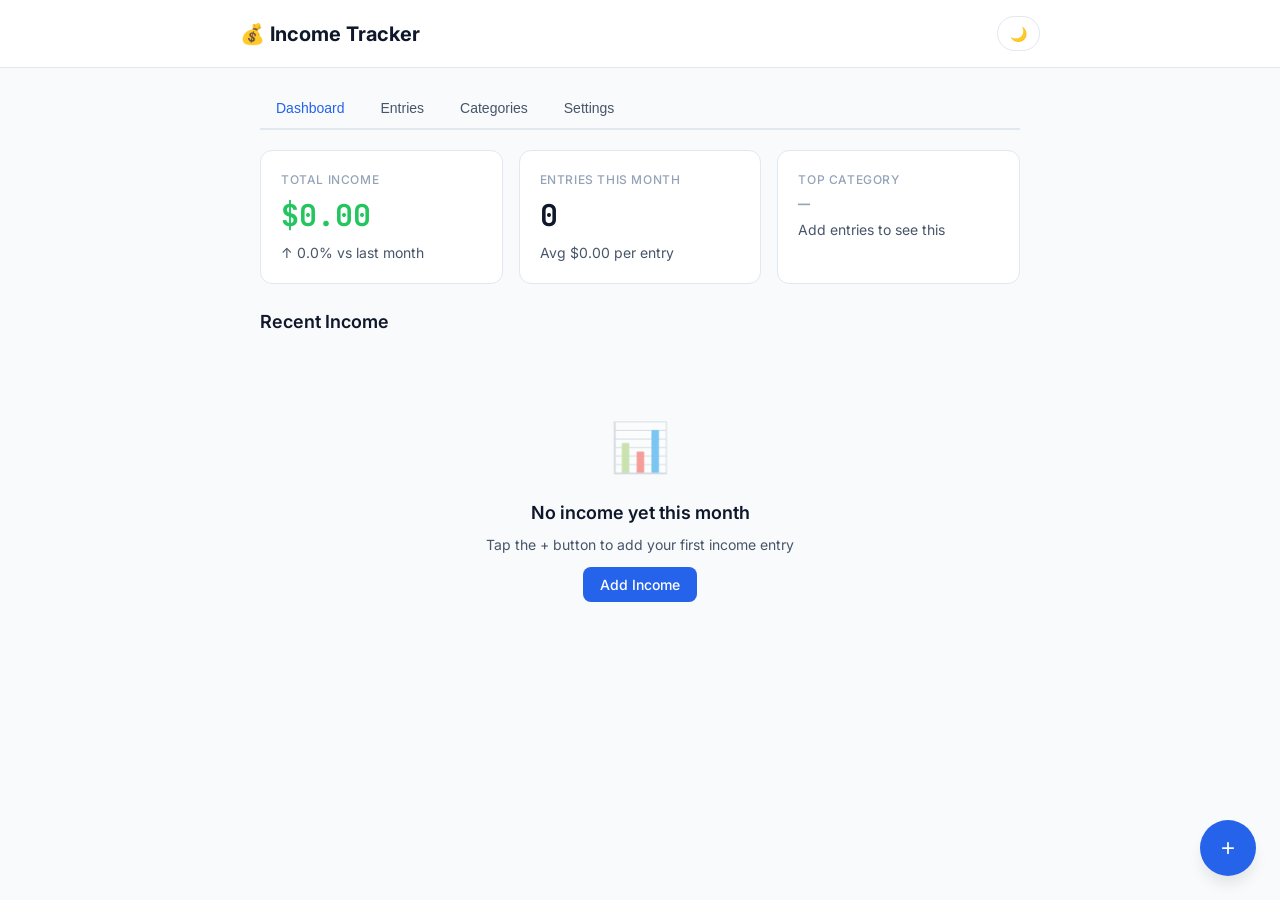
==== index.html @ 6e19dafc "Phase A: freeze design tokens, fix dark override + missing vars, clarify pink as custom accent, remo" ====
<!DOCTYPE html>
<html lang="en">
<head>
  <meta charset="UTF-8">
  <meta name="viewport" content="width=device-width, initial-scale=1.0">
  <meta name="theme-color" content="#3B82F6">
  <title>Income Tracker</title>
  <link rel="preconnect" href="https://fonts.googleapis.com">
  <link rel="preconnect" href="https://fonts.gstatic.com" crossorigin>
  <link href="https://fonts.googleapis.com/css2?family=Inter:wght@400;500;600;700&family=JetBrains+Mono:wght@400;500&display=swap" rel="stylesheet">
  <style>
    /* === DESIGN TOKENS === */
    :root {
      --color-primary-50: #EFF6FF;
      --color-primary-100: #DBEAFE;
      --color-primary-200: #BFDBFE;
      --color-primary-300: #93C5FD;
      --color-primary-400: #60A5FA;
      --color-primary-500: #3B82F6;
      --color-primary-600: #2563EB;
      --color-primary-700: #1D4ED8;
      --color-primary-800: #1E40AF;
      --color-primary-900: #1E3A8A;
      --color-primary-950: #172554;
      --color-success-50: #F0FDF4;
      --color-success-100: #DCFCE7;
      --color-success-200: #BBF7D0;
      --color-success-300: #86EFAC;
      --color-success-400: #4ADE80;
      --color-success-500: #22C55E;
      --color-success-600: #16A34A;
      --color-success-700: #15803D;
      --color-success-800: #166534;
      --color-success-900: #14532D;
      --color-warning-50: #FFFBEB;
      --color-warning-100: #FEF3C7;
      --color-warning-500: #F59E0B;
      --color-warning-600: #D97706;
      --color-error-500: #EF4444;
      --color-error-600: #DC2626;
      --color-pink-50: #FDF2F8;
      --color-pink-100: #FCE7F3;
      --color-pink-500: #EC4899;
      --color-pink-600: #DB2777;
      --color-pink-700: #BE185D;
      --color-cat-salary: #10B981;
      --color-cat-freelance: #3B82F6;
      --color-cat-investment: #8B5CF6;
      --color-cat-gift: #F59E0B;
      --color-cat-other: #6B7280;
      --color-cat-pink: #EC4899;
      --color-neutral-50: #F8FAFC;
      --color-neutral-100: #F1F5F9;
      --color-neutral-200: #E2E8F0;
      --color-neutral-300: #CBD5E1;
      --color-neutral-400: #94A3B8;
      --color-neutral-500: #64748B;
      --color-neutral-600: #475569;
      --color-neutral-700: #334155;
      --color-neutral-800: #1E293B;
      --color-neutral-900: #0F172A;
      --color-neutral-950: #020617;

      --bg-primary: var(--color-neutral-50);
      --bg-secondary: #FFFFFF;
      --bg-tertiary: var(--color-neutral-100);
      --text-primary: var(--color-neutral-900);
      --text-secondary: var(--color-neutral-600);
      --text-tertiary: var(--color-neutral-400);
      --text-inverse: #FFFFFF;
      --border-primary: var(--color-neutral-200);
      --border-focus: var(--color-primary-500);
      --shadow-sm: 0 1px 2px 0 rgb(0 0 0 / 0.05);
      --shadow-md: 0 4px 6px -1px rgb(0 0 0 / 0.1);
      --shadow-lg: 0 10px 15px -3px rgb(0 0 0 / 0.1);
      --radius-sm: 4px;
      --radius-md: 8px;
      --radius-lg: 12px;
      --radius-xl: 16px;
      --radius-full: 9999px;
      --shadow-xl: 0 20px 25px -5px rgb(0 0 0 / 0.1), 0 8px 10px -6px rgb(0 0 0 / 0.1);
      --color-focus-ring: var(--color-primary-500);
      --font-sans: 'Inter', system-ui, sans-serif;
      --font-mono: 'JetBrains Mono', monospace;
      --font-normal: 400;
      --font-medium: 500;
      --font-semibold: 600;
      --font-bold: 700;
      --leading-tight: 1.25;
      --leading-normal: 1.5;
      --space-1: 0.25rem;
      --space-2: 0.5rem;
      --space-3: 0.75rem;
      --space-4: 1rem;
      --space-5: 1.25rem;
      --space-6: 1.5rem;
      --space-8: 2rem;
      --space-10: 2.5rem;
      --space-12: 3rem;
      --space-16: 4rem;
      --text-xs: 0.75rem;
      --text-sm: 0.875rem;
      --text-base: 1rem;
      --text-lg: 1.125rem;
      --text-xl: 1.25rem;
      --text-2xl: 1.5rem;
      --text-3xl: 1.875rem;
      --text-4xl: 2.25rem;
    }

    @media (prefers-color-scheme: dark) {
      :root:not([data-theme="light"]) {
        --bg-primary: var(--color-neutral-950);
        --bg-secondary: var(--color-neutral-900);
        --bg-tertiary: var(--color-neutral-800);
        --text-primary: var(--color-neutral-50);
        --text-secondary: var(--color-neutral-400);
        --text-tertiary: var(--color-neutral-500);
        --text-inverse: var(--color-neutral-900);
        --border-primary: var(--color-neutral-700);
      }
    }

    :root[data-theme="light"] {
      --bg-primary: var(--color-neutral-50);
      --bg-secondary: #FFFFFF;
      --bg-tertiary: var(--color-neutral-100);
      --text-primary: var(--color-neutral-900);
      --text-secondary: var(--color-neutral-600);
      --text-tertiary: var(--color-neutral-400);
      --text-inverse: #FFFFFF;
      --border-primary: var(--color-neutral-200);
    }

    /* Explicit dark override — works regardless of OS preference (Phase A fix) */
    :root[data-theme="dark"] {
      --bg-primary: var(--color-neutral-950);
      --bg-secondary: var(--color-neutral-900);
      --bg-tertiary: var(--color-neutral-800);
      --text-primary: var(--color-neutral-50);
      --text-secondary: var(--color-neutral-400);
      --text-tertiary: var(--color-neutral-500);
      --text-inverse: var(--color-neutral-900);
      --border-primary: var(--color-neutral-700);
    }

    :focus-visible {
      outline: 2px solid var(--color-focus-ring);
      outline-offset: 2px;
    }

    @media (prefers-reduced-motion: reduce) {
      *, *::before, *::after {
        animation-duration: 0.01ms !important;
        transition-duration: 0.01ms !important;
      }
    }

    * { box-sizing: border-box; margin: 0; padding: 0; }
    html { font-size: 16px; -webkit-font-smoothing: antialiased; }
    body {
      font-family: var(--font-sans);
      font-size: var(--text-base);
      line-height: 1.5;
      color: var(--text-primary);
      background: var(--bg-primary);
      min-height: 100vh;
    }

    /* === LAYOUT === */
    .app-header {
      background: var(--bg-secondary);
      border-bottom: 1px solid var(--border-primary);
      padding: var(--space-4) var(--space-5);
      position: sticky;
      top: 0;
      z-index: 50;
    }
    .header-inner {
      max-width: 800px;
      margin: 0 auto;
      display: flex;
      align-items: center;
      justify-content: space-between;
    }
    .app-title {
      font-size: var(--text-xl);
      font-weight: var(--font-bold);
      color: var(--text-primary);
    }
    .header-actions {
      display: flex;
      align-items: center;
      gap: var(--space-2);
    }
    .app-body {
      max-width: 800px;
      margin: 0 auto;
      padding: var(--space-5);
    }

    /* === BUTTONS === */
    .btn {
      display: inline-flex;
      align-items: center;
      justify-content: center;
      gap: var(--space-2);
      padding: var(--space-2) var(--space-4);
      font-size: var(--text-sm);
      font-weight: var(--font-medium);
      font-family: var(--font-sans);
      border-radius: var(--radius-md);
      border: 1px solid transparent;
      cursor: pointer;
      transition: all 150ms ease;
      text-decoration: none;
      white-space: nowrap;
    }
    .btn:active { transform: scale(0.97); }
    .btn-primary { background: var(--color-primary-600); color: var(--text-inverse); }
    .btn-primary:hover { background: var(--color-primary-700); }
    .btn-secondary { background: var(--bg-tertiary); color: var(--text-primary); border-color: var(--border-primary); }
    .btn-secondary:hover { background: var(--bg-primary); }
    .btn-ghost { background: transparent; color: var(--text-secondary); }
    .btn-ghost:hover { background: var(--bg-tertiary); color: var(--text-primary); }
    .btn-danger { background: var(--color-error-500); color: var(--text-inverse); }
    .btn-danger:hover { opacity: 0.9; }
    .btn-success { background: var(--color-success-600); color: var(--text-inverse); }
    .btn-sm { padding: var(--space-1) var(--space-3); font-size: var(--text-xs); }
    .btn-fab {
      position: fixed;
      bottom: var(--space-6);
      right: var(--space-6);
      width: 56px;
      height: 56px;
      border-radius: var(--radius-full);
      background: var(--color-primary-600);
      color: var(--text-inverse);
      border: none;
      box-shadow: var(--shadow-lg);
      cursor: pointer;
      font-size: 24px;
      display: flex;
      align-items: center;
      justify-content: center;
      transition: all 150ms ease;
      z-index: 40;
    }
    .btn-fab:hover { background: var(--color-primary-700); transform: scale(1.05); }

    /* === INPUTS === */
    .input {
      width: 100%;
      padding: var(--space-2) var(--space-3);
      font-size: var(--text-base);
      font-family: var(--font-sans);
      color: var(--text-primary);
      background: var(--bg-secondary);
      border: 1px solid var(--border-primary);
      border-radius: var(--radius-md);
      transition: border-color 150ms ease, box-shadow 150ms ease;
    }
    .input:focus { outline: none; border-color: var(--border-focus); box-shadow: 0 0 0 3px var(--color-primary-100); }
    .input::placeholder { color: var(--text-tertiary); }
    label.form-label {
      display: block;
      font-size: var(--text-sm);
      font-weight: var(--font-medium);
      color: var(--text-secondary);
      margin-bottom: var(--space-1);
    }
    .form-group { margin-bottom: var(--space-4); }

    /* === MODAL === */
    .modal-overlay {
      position: fixed;
      inset: 0;
      background: rgba(0,0,0,0.5);
      z-index: 100;
      display: flex;
      align-items: center;
      justify-content: center;
      padding: var(--space-5);
      opacity: 0;
      visibility: hidden;
      transition: all 200ms ease;
    }
    .modal-overlay.active { opacity: 1; visibility: visible; }
    .modal {
      background: var(--bg-secondary);
      border-radius: var(--radius-lg);
      box-shadow: var(--shadow-xl);
      width: 100%;
      max-width: 480px;
      max-height: 90vh;
      overflow-y: auto;
      transform: translateY(20px);
      transition: transform 200ms ease;
    }
    .modal-overlay.active .modal { transform: translateY(0); }
    .modal-header {
      display: flex;
      align-items: center;
      justify-content: space-between;
      padding: var(--space-5);
      border-bottom: 1px solid var(--border-primary);
    }
    .modal-title {
      font-size: var(--text-lg);
      font-weight: var(--font-semibold);
    }
    .modal-close {
      background: none;
      border: none;
      font-size: 20px;
      cursor: pointer;
      color: var(--text-tertiary);
      padding: var(--space-1);
      border-radius: var(--radius-sm);
    }
    .modal-close:hover { background: var(--bg-tertiary); color: var(--text-primary); }
    .modal-body { padding: var(--space-5); }
    .modal-footer {
      padding: var(--space-4) var(--space-5);
      border-top: 1px solid var(--border-primary);
      display: flex;
      justify-content: flex-end;
      gap: var(--space-2);
    }

    /* === BADGES === */
    .badge {
      display: inline-flex;
      align-items: center;
      padding: var(--space-1) var(--space-2);
      font-size: var(--text-xs);
      font-weight: var(--font-medium);
      border-radius: var(--radius-full);
    }
    .badge-salary { background: var(--color-success-100); color: #15803D; }
    .badge-freelance { background: var(--color-primary-100); color: var(--color-primary-700); }
    .badge-investment { background: #F3E8FF; color: #7C3AED; }
    .badge-gift { background: #FEF3C7; color: #92400E; }
    .badge-other { background: var(--color-neutral-100); color: var(--color-neutral-700); }
    .badge-pink { background: var(--color-pink-100); color: var(--color-pink-600); }
    @media (prefers-color-scheme: dark) {
      .badge-salary { background: rgba(16,185,129,0.2); color: #6EE7B7; }
      .badge-freelance { background: rgba(59,130,246,0.2); color: #93C5FD; }
      .badge-investment { background: rgba(139,92,246,0.2); color: #A78BFA; }
      .badge-gift { background: rgba(245,158,11,0.2); color: #FBBF24; }
      .badge-other { background: var(--color-neutral-800); color: var(--color-neutral-400); }
      .badge-pink { background: rgba(236,72,153,0.2); color: #F472B6; }
    }

    /* === CARDS === */
    .card {
      background: var(--bg-secondary);
      border: 1px solid var(--border-primary);
      border-radius: var(--radius-lg);
      padding: var(--space-5);
      transition: box-shadow 200ms ease;
    }
    .card:hover { box-shadow: var(--shadow-md); }
    .summary-grid {
      display: grid;
      grid-template-columns: repeat(auto-fit, minmax(200px, 1fr));
      gap: var(--space-4);
      margin-bottom: var(--space-6);
    }
    .summary-card {
      background: var(--bg-secondary);
      border: 1px solid var(--border-primary);
      border-radius: var(--radius-lg);
      padding: var(--space-5);
    }
    .summary-label {
      font-size: var(--text-xs);
      font-weight: var(--font-medium);
      color: var(--text-tertiary);
      text-transform: uppercase;
      letter-spacing: 0.05em;
    }
    .summary-value {
      font-family: var(--font-mono);
      font-size: var(--text-3xl);
      font-weight: var(--font-bold);
      margin-top: var(--space-1);
    }
    .summary-sub {
      font-size: var(--text-sm);
      color: var(--text-secondary);
      margin-top: var(--space-1);
    }

    /* === ENTRY LIST === */
    .entry-list { display: flex; flex-direction: column; gap: var(--space-2); }
    .entry-item {
      display: flex;
      align-items: center;
      gap: var(--space-4);
      padding: var(--space-4);
      background: var(--bg-secondary);
      border: 1px solid var(--border-primary);
      border-radius: var(--radius-md);
      transition: all 150ms ease;
    }
    .entry-item:hover { border-color: var(--color-primary-500); }
    .entry-icon {
      width: 40px;
      height: 40px;
      border-radius: var(--radius-md);
      display: flex;
      align-items: center;
      justify-content: center;
      font-size: 18px;
      flex-shrink: 0;
    }
    .entry-details { flex: 1; min-width: 0; }
    .entry-source {
      font-weight: var(--font-semibold);
      font-size: var(--text-base);
    }
    .entry-meta {
      font-size: var(--text-sm);
      color: var(--text-secondary);
      display: flex;
      gap: var(--space-3);
      flex-wrap: wrap;
    }
    .entry-amount {
      font-family: var(--font-mono);
      font-weight: var(--font-semibold);
      font-size: var(--text-lg);
      text-align: right;
      flex-shrink: 0;
    }
    .entry-actions {
      display: flex;
      gap: var(--space-1);
      flex-shrink: 0;
    }
    .entry-actions button {
      background: none;
      border: none;
      cursor: pointer;
      padding: var(--space-1);
      border-radius: var(--radius-sm);
      color: var(--text-tertiary);
      font-size: 16px;
    }
    .entry-actions button:hover { background: var(--bg-tertiary); color: var(--text-primary); }

    /* === TABS === */
    .tabs {
      display: flex;
      gap: var(--space-1);
      border-bottom: 2px solid var(--border-primary);
      margin-bottom: var(--space-5);
      overflow-x: auto;
    }
    .tab {
      padding: var(--space-3) var(--space-4);
      font-size: var(--text-sm);
      font-weight: var(--font-medium);
      color: var(--text-secondary);
      background: none;
      border: none;
      border-bottom: 2px solid transparent;
      cursor: pointer;
      transition: all 150ms ease;
      white-space: nowrap;
      margin-bottom: -2px;
    }
    .tab:hover { color: var(--text-primary); }
    .tab.active {
      color: var(--color-primary-600);
      border-bottom-color: var(--color-primary-600);
    }
    .tab-section { display: none; }
    .tab-section.active { display: block; }

    /* === OFFLINE BANNER === */
    .offline-banner {
      background: var(--color-neutral-800);
      color: var(--text-inverse);
      text-align: center;
      padding: var(--space-2);
      font-size: var(--text-sm);
      font-weight: var(--font-medium);
      display: none;
    }
    .offline-banner.visible { display: block; }

    /* === EMPTY STATE === */
    .empty-state {
      text-align: center;
      padding: var(--space-16) var(--space-5);
      color: var(--text-secondary);
    }
    .empty-state-icon {
      font-size: 48px;
      margin-bottom: var(--space-4);
      opacity: 0.5;
    }
    .empty-state-title {
      font-size: var(--text-lg);
      font-weight: var(--font-semibold);
      color: var(--text-primary);
      margin-bottom: var(--space-2);
    }

    /* === THEME TOGGLE === */
    .theme-toggle {
      background: none;
      border: 1px solid var(--border-primary);
      border-radius: var(--radius-full);
      padding: var(--space-2) var(--space-3);
      cursor: pointer;
      font-size: var(--text-sm);
      font-family: var(--font-sans);
      color: var(--text-primary);
      display: flex;
      align-items: center;
      gap: var(--space-2);
      transition: all 150ms ease;
    }
    .theme-toggle:hover { background: var(--bg-tertiary); }

    /* === TOAST === */
    .toast {
      position: fixed;
      bottom: var(--space-8);
      left: 50%;
      transform: translateX(-50%) translateY(100px);
      background: var(--color-neutral-900);
      color: var(--text-inverse);
      padding: var(--space-3) var(--space-5);
      border-radius: var(--radius-md);
      font-size: var(--text-sm);
      font-weight: var(--font-medium);
      box-shadow: var(--shadow-lg);
      z-index: 200;
      transition: transform 300ms ease;
      pointer-events: none;
    }
    .toast.visible { transform: translateX(-50%) translateY(0); }
    .toast.success { background: var(--color-success-600); }
    .toast.error { background: var(--color-error-500); }

    /* === CONFIRM DIALOG === */
    .confirm-overlay {
      position: fixed;
      inset: 0;
      background: rgba(0,0,0,0.5);
      z-index: 150;
      display: flex;
      align-items: center;
      justify-content: center;
      padding: var(--space-5);
      opacity: 0;
      visibility: hidden;
      transition: all 200ms ease;
    }
    .confirm-overlay.active { opacity: 1; visibility: visible; }
    .confirm-box {
      background: var(--bg-secondary);
      border-radius: var(--radius-lg);
      padding: var(--space-5);
      max-width: 360px;
      width: 100%;
      box-shadow: var(--shadow-xl);
      text-align: center;
      transform: scale(0.95);
      transition: transform 200ms ease;
    }
    .confirm-overlay.active .confirm-box { transform: scale(1); }
    .confirm-title { font-size: var(--text-lg); font-weight: var(--font-semibold); margin-bottom: var(--space-2); }
    .confirm-message { font-size: var(--text-sm); color: var(--text-secondary); margin-bottom: var(--space-5); }
    .confirm-actions { display: flex; gap: var(--space-2); justify-content: center; }

    /* === CATEGORY GRID === */
    .category-grid {
      display: grid;
      grid-template-columns: repeat(auto-fit, minmax(140px, 1fr));
      gap: var(--space-3);
      margin-bottom: var(--space-6);
    }
    .category-card {
      background: var(--bg-secondary);
      border: 1px solid var(--border-primary);
      border-radius: var(--radius-md);
      padding: var(--space-4);
      text-align: center;
      cursor: pointer;
      transition: all 150ms ease;
    }
    .category-card:hover { border-color: var(--color-primary-500); box-shadow: var(--shadow-sm); }
    .category-card.active { border-color: var(--color-primary-500); background: var(--color-primary-50); }
    @media (prefers-color-scheme: dark) {
      .category-card.active { background: var(--color-primary-900); }
    }
    .category-icon { font-size: 24px; margin-bottom: var(--space-2); }
    .category-name { font-size: var(--text-sm); font-weight: var(--font-medium); }
    .category-total { font-family: var(--font-mono); font-size: var(--text-sm); color: var(--text-secondary); margin-top: var(--space-1); }

    /* === SELECT === */
    .select {
      width: 100%;
      padding: var(--space-2) var(--space-3);
      font-size: var(--text-base);
      font-family: var(--font-sans);
      color: var(--text-primary);
      background: var(--bg-secondary);
      border: 1px solid var(--border-primary);
      border-radius: var(--radius-md);
      cursor: pointer;
    }
    .select:focus { outline: none; border-color: var(--border-focus); box-shadow: 0 0 0 3px var(--color-primary-100); }

    /* === CURRENCY SELECTOR === */
    .currency-btn {
      padding: var(--space-1) var(--space-2);
      font-size: var(--text-xs);
      font-weight: var(--font-medium);
      font-family: var(--font-mono);
      border-radius: var(--radius-sm);
      border: 1px solid var(--border-primary);
      background: var(--bg-secondary);
      color: var(--text-secondary);
      cursor: pointer;
      transition: all 150ms ease;
    }
    .currency-btn.active {
      background: var(--color-primary-600);
      color: var(--text-inverse);
      border-color: var(--color-primary-600);
    }
    .currency-btn:hover:not(.active) { background: var(--bg-tertiary); }

    /* === DATE FILTER === */
    .filter-bar {
      display: flex;
      gap: var(--space-2);
      align-items: center;
      margin-bottom: var(--space-4);
      flex-wrap: wrap;
    }
    .filter-bar .input { width: auto; min-width: 140px; }

    /* === APP SHELL CACHE === */
    .offline-ready { display: none; }
    .offline-ready.visible { display: block; }

    /* === RESPONSIVE === */
    @media (max-width: 640px) {
      .btn-fab { bottom: var(--space-4); right: var(--space-4); }
      .summary-grid { grid-template-columns: 1fr; }
      .entry-item { flex-wrap: wrap; }
      .entry-amount { font-size: var(--text-base); }
      .app-body { padding: var(--space-4); }
      .app-header { padding: var(--space-3) var(--space-4); }
    }

    /* === LOADING SPINNER === */
    .spinner {
      width: 20px; height: 20px;
      border: 2px solid var(--color-neutral-200);
      border-top-color: var(--color-primary-500);
      border-radius: 50%;
      animation: spin 0.6s linear infinite;
      display: inline-block;
    }
    @keyframes spin { to { transform: rotate(360deg); } }

    /* === ENTRIES COUNT === */
    .entries-count {
      font-size: var(--text-sm);
      color: var(--text-secondary);
      margin-bottom: var(--space-3);
    }
  </style>
</head>
<body>
  <!-- OFFLINE BANNER -->
  <div class="offline-banner" id="offlineBanner">📡 You're offline — all data is stored locally on your device</div>

  <!-- HEADER -->
  <header class="app-header">
    <div class="header-inner">
      <h1 class="app-title">💰 Income Tracker</h1>
      <div class="header-actions">
        <div id="currencySelector"></div>
        <button class="theme-toggle" id="themeToggle" aria-label="Toggle theme">
          <span id="themeIcon">🌙</span>
        </button>
      </div>
    </div>
  </header>

  <!-- MAIN BODY -->
  <main class="app-body">
    <!-- TABS -->
    <div class="tabs" id="tabs">
      <button class="tab active" data-tab="dashboard">Dashboard</button>
      <button class="tab" data-tab="entries">Entries</button>
      <button class="tab" data-tab="categories">Categories</button>
      <button class="tab" data-tab="settings">Settings</button>
    </div>

    <!-- DASHBOARD TAB -->
    <section class="tab-section active" id="tab-dashboard">
      <div class="summary-grid" id="summaryGrid"></div>
      <h2 style="font-size: var(--text-lg); font-weight: var(--font-semibold); margin-bottom: var(--space-3);">Recent Income</h2>
      <div id="dashboardEntries"></div>
    </section>

    <!-- ENTRIES TAB -->
    <section class="tab-section" id="tab-entries">
      <div class="filter-bar">
        <input type="date" class="input" id="filterDateFrom" />
        <input type="date" class="input" id="filterDateTo" />
        <select class="select" id="filterCategory" style="width: auto;">
          <option value="">All Categories</option>
        </select>
        <button class="btn btn-secondary btn-sm" id="clearFilters">Clear</button>
      </div>
      <div class="entries-count" id="entriesCount"></div>
      <div class="entry-list" id="entriesList"></div>
    </section>

    <!-- CATEGORIES TAB -->
    <section class="tab-section" id="tab-categories">
      <div class="category-grid" id="categoryGrid"></div>
    </section>

    <!-- SETTINGS TAB -->
    <section class="tab-section" id="tab-settings">
      <div class="card" style="margin-bottom: var(--space-4);">
        <h3 style="font-size: var(--text-lg); font-weight: var(--font-semibold); margin-bottom: var(--space-4);">Currency</h3>
        <div id="settingsCurrencies" style="display: flex; flex-wrap: wrap; gap: var(--space-2);"></div>
      </div>
      <div class="card" style="margin-bottom: var(--space-4);">
        <h3 style="font-size: var(--text-lg); font-weight: var(--font-semibold); margin-bottom: var(--space-4);">Appearance</h3>
        <p style="font-size: var(--text-sm); color: var(--text-secondary); margin-bottom: var(--space-3);">Theme</p>
        <div style="display: flex; gap: var(--space-2);">
          <button class="btn btn-secondary btn-sm" data-theme-select="light">☀️ Light</button>
          <button class="btn btn-secondary btn-sm" data-theme-select="dark">🌙 Dark</button>
          <button class="btn btn-secondary btn-sm" data-theme-select="system">💻 System</button>
        </div>
      </div>
      <div class="card" style="margin-bottom: var(--space-4);">
        <h3 style="font-size: var(--text-lg); font-weight: var(--font-semibold); margin-bottom: var(--space-4);">Data</h3>
        <div style="display: flex; gap: var(--space-2); flex-wrap: wrap;">
          <button class="btn btn-secondary btn-sm" id="exportJson">📄 Export JSON</button>
          <button class="btn btn-secondary btn-sm" id="exportCsv">📊 Export CSV</button>
          <button class="btn btn-secondary btn-sm" id="importData">📥 Import</button>
          <input type="file" id="importFile" accept=".json,.csv" style="display: none;" />
        </div>
        <p style="font-size: var(--text-xs); color: var(--text-tertiary); margin-top: var(--space-3);" id="storageInfo"></p>
      </div>
      <div class="card">
        <h3 style="font-size: var(--text-lg); font-weight: var(--font-semibold); margin-bottom: var(--space-3);">About</h3>
        <p style="font-size: var(--text-sm); color: var(--text-secondary);">Income Tracker v1.0 — Offline-first, privacy-first income tracking</p>
        <p style="font-size: var(--text-xs); color: var(--text-tertiary); margin-top: var(--space-1);">All data stored locally on your device. No network requests required.</p>
      </div>
    </section>
  </main>

  <!-- ADD/EDIT MODAL -->
  <div class="modal-overlay" id="entryModal">
    <div class="modal">
      <div class="modal-header">
        <h2 class="modal-title" id="modalTitle">Add Income</h2>
        <button class="modal-close" id="modalClose">✕</button>
      </div>
      <div class="modal-body">
        <input type="hidden" id="editId" value="" />
        <div class="form-group">
          <label class="form-label" for="entryAmount">Amount</label>
          <input type="number" class="input" id="entryAmount" placeholder="0.00" step="0.01" min="0" required />
        </div>
        <div class="form-group">
          <label class="form-label" for="entrySource">Source</label>
          <input type="text" class="input" id="entrySource" placeholder="e.g., Upwork, Salary" required />
        </div>
        <div class="form-group">
          <label class="form-label" for="entryCategory">Category</label>
          <select class="select" id="entryCategory"></select>
        </div>
        <div class="form-group">
          <label class="form-label" for="entryDate">Date</label>
          <input type="date" class="input" id="entryDate" required />
        </div>
        <div class="form-group">
          <label class="form-label" for="entryNotes">Notes (optional)</label>
          <input type="text" class="input" id="entryNotes" placeholder="Any additional notes" />
        </div>
      </div>
      <div class="modal-footer">
        <button class="btn btn-ghost" id="modalCancel">Cancel</button>
        <button class="btn btn-primary" id="modalSave">Save</button>
      </div>
    </div>
  </div>

  <!-- CONFIRM DIALOG -->
  <div class="confirm-overlay" id="confirmDialog">
    <div class="confirm-box">
      <div class="confirm-title" id="confirmTitle">Delete Entry?</div>
      <div class="confirm-message" id="confirmMessage">This action cannot be undone.</div>
      <div class="confirm-actions">
        <button class="btn btn-ghost btn-sm" id="confirmCancel">Cancel</button>
        <button class="btn btn-danger btn-sm" id="confirmOk">Delete</button>
      </div>
    </div>
  </div>

  <!-- FAB -->
  <button class="btn-fab" id="fabAdd" aria-label="Add income">+</button>

  <!-- TOAST -->
  <div class="toast" id="toast"></div>

  <!-- IMPORT HIDDEN -->
  <input type="file" id="hiddenImport" accept=".json,.csv" style="display:none;" />

  <!-- SERVICE WORKER FOR OFFLINE-FIRST -->
  <script>
    if ('serviceWorker' in navigator) {
      // Service worker for app shell caching — enables offline-first native-like behavior
      const swCode = `
        const CACHE_NAME = 'income-tracker-v1';
        const ASSETS = ['/','/index.html'];
        self.addEventListener('install', e => {
          e.waitUntil(caches.open(CACHE_NAME).then(c => c.addAll(ASSETS)));
        });
        self.addEventListener('fetch', e => {
          e.respondWith(
            caches.match(e.request).then(r => r || fetch(e.request).catch(() => caches.match(e.request)))
          );
        });
      `;
      const swBlob = new Blob([swCode], { type: 'application/javascript' });
      const swUrl = URL.createObjectURL(swBlob);
      navigator.serviceWorker.register(swUrl).then(() => {
        document.getElementById('offlineBanner').classList.remove('visible');
      }).catch(() => {});
      navigator.serviceWorker.addEventListener('controllerchange', () => {});
    }
    // Detect offline/online
    function updateOnlineStatus() {
      const banner = document.getElementById('offlineBanner');
      if (!navigator.onLine) {
        banner.classList.add('visible');
      } else {
        banner.classList.remove('visible');
      }
    }
    window.addEventListener('online', updateOnlineStatus);
    window.addEventListener('offline', updateOnlineStatus);
    updateOnlineStatus();
  </script>

  <!-- APP LOGIC -->
  <script>
    // === CONSTANTS ===
    const STORAGE_KEYS = {
      entries: 'incomeTracker_entries',
      categories: 'incomeTracker_categories',
      settings: 'incomeTracker_settings',
      version: 'incomeTracker_version'
    };
    const DEFAULT_CATEGORIES = [
      { id: 'salary', name: 'Salary', color: '#10B981', icon: '💼', isDefault: true, order: 1 },
      { id: 'freelance', name: 'Freelance', color: '#3B82F6', icon: '💻', isDefault: true, order: 2 },
      { id: 'investment', name: 'Investment', color: '#8B5CF6', icon: '📈', isDefault: true, order: 3 },
      { id: 'gift', name: 'Gift', color: '#F59E0B', icon: '🎁', isDefault: true, order: 4 },
      { id: 'other', name: 'Other', color: '#6B7280', icon: '📋', isDefault: true, order: 5 }
    ];
    const CURRENCIES = ['USD', 'EUR', 'GBP', 'CAD', 'AUD', 'JPY', 'CHF', 'INR', 'BRL'];
    const CURRENCY_SYMBOLS = { USD: '$', EUR: '€', GBP: '£', CAD: 'C$', AUD: 'A$', JPY: '¥', CHF: 'Fr', INR: '₹', BRL: 'R$' };

    // === STATE ===
    let entries = [];
    let categories = [];
    let settings = {};
    let currentTab = 'dashboard';
    let currentCurrency = 'USD';
    let editingId = null;
    let confirmCallback = null;

    // === STORAGE ===
    function loadData() {
      try {
        const version = localStorage.getItem(STORAGE_KEYS.version);
        if (version !== '1') {
          // Initialize fresh
          localStorage.setItem(STORAGE_KEYS.categories, JSON.stringify(DEFAULT_CATEGORIES));
          localStorage.setItem(STORAGE_KEYS.settings, JSON.stringify({ currency: 'USD', theme: 'system' }));
          localStorage.setItem(STORAGE_KEYS.version, '1');
          categories = [...DEFAULT_CATEGORIES];
          settings = { currency: 'USD', theme: 'system' };
          entries = [];
        } else {
          const stored = localStorage.getItem(STORAGE_KEYS.entries);
          entries = stored ? JSON.parse(stored) : [];
          const cats = localStorage.getItem(STORAGE_KEYS.categories);
          categories = cats ? JSON.parse(cats) : [...DEFAULT_CATEGORIES];
          const set = localStorage.getItem(STORAGE_KEYS.settings);
          settings = set ? JSON.parse(set) : { currency: 'USD', theme: 'system' };
          currentCurrency = settings.currency || 'USD';
        }
      } catch (e) {
        showToast('Error loading data. Starting fresh.', 'error');
        entries = [];
        categories = [...DEFAULT_CATEGORIES];
        settings = { currency: 'USD', theme: 'system' };
      }
    }

    function saveEntries() {
      try {
        localStorage.setItem(STORAGE_KEYS.entries, JSON.stringify(entries));
      } catch (e) {
        showToast('Storage full! Export your data to free space.', 'error');
      }
    }

    function saveCategories() {
      localStorage.setItem(STORAGE_KEYS.categories, JSON.stringify(categories));
    }

    function saveSettings() {
      localStorage.setItem(STORAGE_KEYS.settings, JSON.stringify(settings));
    }

    // === CRUD ===
    function addEntry(data) {
      const entry = {
        id: Date.now().toString(36) + Math.random().toString(36).substr(2, 5),
        amount: parseFloat(data.amount),
        currency: currentCurrency,
        source: data.source.trim(),
        category: data.category,
        date: data.date,
        notes: (data.notes || '').trim(),
        createdAt: new Date().toISOString(),
        updatedAt: new Date().toISOString()
      };
      entries.unshift(entry);
      saveEntries();
      return entry;
    }

    function updateEntry(id, data) {
      const entry = entries.find(e => e.id === id);
      if (!entry) return null;
      entry.amount = parseFloat(data.amount);
      entry.source = data.source.trim();
      entry.category = data.category;
      entry.date = data.date;
      entry.notes = (data.notes || '').trim();
      entry.updatedAt = new Date().toISOString();
      saveEntries();
      return entry;
    }

    function deleteEntry(id) {
      entries = entries.filter(e => e.id !== id);
      saveEntries();
    }

    // === FORMATTING ===
    function formatCurrency(amount, currency) {
      const symbol = CURRENCY_SYMBOLS[currency] || '$';
      return symbol + amount.toLocaleString('en-US', { minimumFractionDigits: 2, maximumFractionDigits: 2 });
    }

    function formatDate(dateStr) {
      const d = new Date(dateStr);
      return d.toLocaleDateString('en-US', { month: 'short', day: 'numeric', year: 'numeric' });
    }

    function formatMonthYear(dateStr) {
      const d = new Date(dateStr);
      return d.toLocaleDateString('en-US', { month: 'short', year: 'numeric' });
    }

    // === GET CATEGORY ===
    function getCategory(id) {
      return categories.find(c => c.id === id) || DEFAULT_CATEGORIES.find(c => c.id === 'other');
    }

    // === DASHBOARD ===
    function renderDashboard() {
      const now = new Date();
      const currentMonth = now.getMonth();
      const currentYear = now.getFullYear();
      const monthEntries = entries.filter(e => {
        const d = new Date(e.date);
        return d.getMonth() === currentMonth && d.getFullYear() === currentYear;
      });
      const total = monthEntries.reduce((s, e) => s + e.amount, 0);
      const avg = monthEntries.length > 0 ? total / monthEntries.length : 0;
      const lastMonthEntries = entries.filter(e => {
        const d = new Date(e.date);
        const lm = new Date(now.getFullYear(), now.getMonth() - 1, 1);
        return d >= lm && d < new Date(now.getFullYear(), now.getMonth(), 1);
      });
      const lastMonthTotal = lastMonthEntries.reduce((s, e) => s + e.amount, 0);
      const changePct = lastMonthTotal > 0 ? ((total - lastMonthTotal) / lastMonthTotal * 100) : 0;
      const isUp = changePct >= 0;

      // Summary cards
      document.getElementById('summaryGrid').innerHTML = `
        <div class="summary-card">
          <div class="summary-label">Total Income</div>
          <div class="summary-value" style="color: var(--color-success-500);">${formatCurrency(total, currentCurrency)}</div>
          <div class="summary-sub">${isUp ? '↑' : '↓'} ${Math.abs(changePct).toFixed(1)}% vs last month</div>
        </div>
        <div class="summary-card">
          <div class="summary-label">Entries This Month</div>
          <div class="summary-value">${monthEntries.length}</div>
          <div class="summary-sub">Avg ${formatCurrency(avg, currentCurrency)} per entry</div>
        </div>
        <div class="summary-card">
          <div class="summary-label">Top Category</div>
          ${getTopCategory(monthEntries)}
        </div>
      `;

      // Recent entries (dashboard)
      const recentContainer = document.getElementById('dashboardEntries');
      const recent = monthEntries.slice(0, 5);
      if (recent.length === 0) {
        recentContainer.innerHTML = `
          <div class="empty-state">
            <div class="empty-state-icon">📊</div>
            <div class="empty-state-title">No income yet this month</div>
            <p style="font-size: var(--text-sm); color: var(--text-secondary); margin-bottom: var(--space-3);">Tap the + button to add your first income entry</p>
            <button class="btn btn-primary" onclick="openAddModal()">Add Income</button>
          </div>`;
      } else {
        recentContainer.innerHTML = renderEntryList(recent, false);
      }
    }

    function getTopCategory(monthEntries) {
      if (monthEntries.length === 0) {
        return `<div style="font-family: var(--font-mono); font-size: var(--text-xl); color: var(--text-tertiary);">—</div><div style="font-size: var(--text-sm); color: var(--text-secondary);">Add entries to see this</div>`;
      }
      const catTotals = {};
      monthEntries.forEach(e => { catTotals[e.category] = (catTotals[e.category] || 0) + e.amount; });
      const topCat = Object.entries(catTotals).sort((a, b) => b[1] - a[1])[0][0];
      const cat = getCategory(topCat);
      const total = catTotals[topCat];
      const pct = (total / monthEntries.reduce((s, e) => s + e.amount, 0) * 100).toFixed(0);
      return `<div style="display: flex; align-items: center; gap: var(--space-2); justify-content: center;">
        <span style="font-size: 20px;">${cat.icon}</span>
        <span class="badge badge-${cat.id}">${cat.name}</span>
      </div>
      <div style="font-family: var(--font-mono); font-size: var(--text-xl); font-weight: var(--font-bold); margin-top: var(--space-1);">${formatCurrency(total, currentCurrency)}</div>
      <div style="font-size: var(--text-sm); color: var(--text-secondary);">${pct}% of total</div>`;
    }

    // === ENTRIES LIST ===
    function renderEntryList(list, showCategory) {
      if (list.length === 0) {
        return `<div class="empty-state"><div class="empty-state-icon">📝</div><div class="empty-state-title">No entries found</div><p style="font-size: var(--text-sm); color: var(--text-secondary);">Add your first income entry</p></div>`;
      }
      return list.map(e => {
        const cat = getCategory(e.category);
        return `<div class="entry-item" data-id="${e.id}">
          <div class="entry-icon" style="background: ${cat.color}20; color: ${cat.color};">${cat.icon}</div>
          <div class="entry-details">
            <div class="entry-source">${escapeHtml(e.source)}</div>
            <div class="entry-meta">
              <span class="badge badge-${cat.id}">${cat.name}</span>
              <span>${formatDate(e.date)}</span>
              ${showCategory && e.notes ? `<span>${escapeHtml(e.notes)}</span>` : ''}
            </div>
          </div>
          <div class="entry-amount" style="color: var(--color-success-500);">${formatCurrency(e.amount, e.currency)}</div>
          <div class="entry-actions">
            <button onclick="openEditModal('${e.id}')" title="Edit">✏️</button>
            <button onclick="confirmDelete('${e.id}')" title="Delete">🗑️</button>
          </div>
        </div>`;
      }).join('');
    }

    function renderEntries() {
      let filtered = [...entries];
      const fromDate = document.getElementById('filterDateFrom').value;
      const toDate = document.getElementById('filterDateTo').value;
      const catFilter = document.getElementById('filterCategory').value;

      if (fromDate) filtered = filtered.filter(e => e.date >= fromDate);
      if (toDate) filtered = filtered.filter(e => e.date <= toDate);
      if (catFilter) filtered = filtered.filter(e => e.category === catFilter);

      filtered.sort((a, b) => b.date.localeCompare(a.date) || b.id.localeCompare(a.id));

      document.getElementById('entriesCount').textContent = `${filtered.length} entr${filtered.length === 1 ? 'y' : 'ies'}`;
      document.getElementById('entriesList').innerHTML = renderEntryList(filtered, true);
    }

    // === CATEGORIES ===
    function renderCategories() {
      const grid = document.getElementById('categoryGrid');
      const monthEntries = getMonthEntries();
      grid.innerHTML = categories.map(cat => {
        const catEntries = monthEntries.filter(e => e.category === cat.id);
        const total = catEntries.reduce((s, e) => s + e.amount, 0);
        return `<div class="category-card" onclick="filterByCategory('${cat.id}')">
          <div class="category-icon">${cat.icon}</div>
          <div class="category-name">${cat.name}</div>
          <div class="category-total" style="color: ${cat.color};">${formatCurrency(total, currentCurrency)}</div>
          <div style="font-size: var(--text-xs); color: var(--text-tertiary);">${catEntries.length} entr${catEntries.length === 1 ? 'y' : 'ies'}</div>
        </div>`;
      }).join('');
    }

    function getMonthEntries() {
      const now = new Date();
      return entries.filter(e => {
        const d = new Date(e.date);
        return d.getMonth() === now.getMonth() && d.getFullYear() === now.getFullYear();
      });
    }

    function filterByCategory(catId) {
      switchTab('entries');
      document.getElementById('filterCategory').value = catId;
      renderEntries();
    }

    // === SETTINGS ===
    function renderSettings() {
      // Currency selector
      const cc = document.getElementById('settingsCurrencies');
      cc.innerHTML = CURRENCIES.map(c =>
        `<button class="currency-btn ${c === currentCurrency ? 'active' : ''}" onclick="setCurrency('${c}')">${c}</button>`
      ).join('');

      // Theme buttons
      document.querySelectorAll('[data-theme-select]').forEach(btn => {
        const t = btn.dataset.themeSelect;
        const isActive = settings.theme === t || (settings.theme === 'system' && t === 'system');
        btn.className = `btn ${isActive ? 'btn-primary' : 'btn-secondary'} btn-sm`;
      });

      // Storage info
      let totalSize = 0;
      for (let key in localStorage) {
        totalSize += localStorage.getItem(key).length * 2; // approximate bytes
      }
      document.getElementById('storageInfo').textContent = `Local storage usage: ~${(totalSize / 1024).toFixed(1)} KB of ~5,000 KB available`;
    }

    function setCurrency(currency) {
      currentCurrency = currency;
      settings.currency = currency;
      saveSettings();
      renderAll();
      showToast(`Currency set to ${currency}`, 'success');
    }

    function setTheme(theme) {
      settings.theme = theme;
      saveSettings();
      if (theme === 'system') {
        document.documentElement.removeAttribute('data-theme');
      } else {
        document.documentElement.setAttribute('data-theme', theme);
      }
      updateThemeIcon();
      renderAll();
      showToast(`Theme: ${theme}`, 'success');
    }

    function updateThemeIcon() {
      const icon = document.getElementById('themeIcon');
      const currentTheme = document.documentElement.getAttribute('data-theme');
      const isDark = currentTheme === 'dark' || (!currentTheme && window.matchMedia('(prefers-color-scheme: dark)').matches);
      icon.textContent = isDark ? '☀️' : '🌙';
    }

    // === MODAL ===
    function openAddModal() {
      editingId = null;
      document.getElementById('modalTitle').textContent = 'Add Income';
      document.getElementById('editId').value = '';
      document.getElementById('entryAmount').value = '';
      document.getElementById('entrySource').value = '';
      document.getElementById('entryNotes').value = '';
      document.getElementById('entryDate').value = new Date().toISOString().split('T')[0];
      populateCategorySelect();
      document.getElementById('entryModal').classList.add('active');
      setTimeout(() => document.getElementById('entryAmount').focus(), 100);
    }

    function openEditModal(id) {
      const entry = entries.find(e => e.id === id);
      if (!entry) return;
      editingId = id;
      document.getElementById('modalTitle').textContent = 'Edit Income';
      document.getElementById('editId').value = id;
      document.getElementById('entryAmount').value = entry.amount;
      document.getElementById('entrySource').value = entry.source;
      document.getElementById('entryDate').value = entry.date;
      document.getElementById('entryNotes').value = entry.notes || '';
      populateCategorySelect(entry.category);
      document.getElementById('entryModal').classList.add('active');
      setTimeout(() => document.getElementById('entryAmount').focus(), 100);
    }

    function closeModal() {
      document.getElementById('entryModal').classList.remove('active');
      editingId = null;
    }

    function populateCategorySelect(selected) {
      const sel = document.getElementById('entryCategory');
      sel.innerHTML = categories.map(c =>
        `<option value="${c.id}" ${c.id === selected ? 'selected' : ''}>${c.icon} ${c.name}</option>`
      ).join('');
    }

    function saveEntry() {
      const amount = document.getElementById('entryAmount').value;
      const source = document.getElementById('entrySource').value;
      const category = document.getElementById('entryCategory').value;
      const date = document.getElementById('entryDate').value;
      const notes = document.getElementById('entryNotes').value;

      if (!amount || parseFloat(amount) <= 0) { showToast('Please enter a valid amount', 'error'); return; }
      if (!source.trim()) { showToast('Please enter a source', 'error'); return; }
      if (!date) { showToast('Please select a date', 'error'); return; }

      const data = { amount, source, category, date, notes };
      if (editingId) {
        updateEntry(editingId, data);
        showToast('Entry updated', 'success');
      } else {
        addEntry(data);
        showToast('Income added! 💰', 'success');
      }
      closeModal();
      renderAll();
    }

    // === DELETE ===
    function confirmDelete(id) {
      const entry = entries.find(e => e.id === id);
      if (!entry) return;
      document.getElementById('confirmTitle').textContent = 'Delete Entry?';
      document.getElementById('confirmMessage').textContent = `This will permanently delete ${entry.source} (${formatCurrency(entry.amount, entry.currency)}). This cannot be undone.`;
      confirmCallback = () => {
        deleteEntry(id);
        showToast('Entry deleted', 'success');
        renderAll();
        closeConfirm();
      };
      document.getElementById('confirmDialog').classList.add('active');
    }

    function closeConfirm() {
      document.getElementById('confirmDialog').classList.remove('active');
      confirmCallback = null;
    }

    // === EXPORT/IMPORT ===
    function exportJSON() {
      const data = JSON.stringify({ entries, categories, settings, exportedAt: new Date().toISOString() }, null, 2);
      downloadFile(data, `income-tracker-${new Date().toISOString().split('T')[0]}.json`, 'application/json');
      showToast('JSON exported!', 'success');
    }

    function exportCSV() {
      let csv = 'Date,Source,Category,Amount,Currency,Notes\n';
      entries.forEach(e => {
        csv += `${e.date},"${e.source}","${e.category}",${e.amount},${e.currency},"${e.notes}"\n`;
      });
      downloadFile(csv, `income-tracker-${new Date().toISOString().split('T')[0]}.csv`, 'text/csv');
      showToast('CSV exported!', 'success');
    }

    function downloadFile(content, filename, type) {
      const blob = new Blob([content], { type });
      const url = URL.createObjectURL(blob);
      const a = document.createElement('a');
      a.href = url; a.download = filename;
      a.click();
      URL.revokeObjectURL(url);
    }

    function importData() {
      document.getElementById('hiddenImport').click();
    }

    function handleImport(e) {
      const file = e.target.files[0];
      if (!file) return;
      const reader = new FileReader();
      reader.onload = (evt) => {
        try {
          const content = evt.target.result;
          if (file.name.endsWith('.json')) {
            const data = JSON.parse(content);
            if (data.entries && Array.isArray(data.entries)) {
              entries = data.entries;
              if (data.categories) { categories = data.categories; saveCategories(); }
              if (data.settings) { settings = data.settings; currentCurrency = settings.currency || 'USD'; saveSettings(); }
              saveEntries();
              showToast(`Imported ${data.entries.length} entries!`, 'success');
              renderAll();
            } else {
              showToast('Invalid JSON format', 'error');
            }
          } else if (file.name.endsWith('.csv')) {
            const lines = content.trim().split('\n').slice(1);
            let count = 0;
            lines.forEach(line => {
              const parts = line.split(',');
              if (parts.length >= 4) {
                const entry = {
                  id: Date.now().toString(36) + Math.random().toString(36).substr(2, 5) + count,
                  amount: parseFloat(parts[3]),
                  currency: parts[4] || currentCurrency,
                  source: parts[1].replace(/"/g, ''),
                  category: parts[2].replace(/"/g, ''),
                  date: parts[0],
                  notes: parts[5] ? parts[5].replace(/"/g, '') : '',
                  createdAt: new Date().toISOString(),
                  updatedAt: new Date().toISOString()
                };
                entries.push(entry);
                count++;
              }
            });
            saveEntries();
            showToast(`Imported ${count} entries!`, 'success');
            renderAll();
          }
        } catch (err) {
          showToast('Failed to import file', 'error');
        }
      };
      reader.readAsText(file);
      e.target.value = '';
    }

    // === TABS ===
    function switchTab(tab) {
      currentTab = tab;
      document.querySelectorAll('.tab').forEach(t => t.classList.toggle('active', t.dataset.tab === tab));
      document.querySelectorAll('.tab-section').forEach(s => s.classList.toggle('active', s.id === `tab-${tab}`));
      if (tab === 'entries') renderEntries();
      if (tab === 'categories') renderCategories();
      if (tab === 'settings') renderSettings();
      if (tab === 'dashboard') renderDashboard();
    }

    // === TOAST ===
    function showToast(message, type) {
      const toast = document.getElementById('toast');
      toast.textContent = message;
      toast.className = `toast visible ${type || ''}`;
      setTimeout(() => { toast.className = 'toast'; }, 3000);
    }

    function escapeHtml(str) {
      const div = document.createElement('div');
      div.textContent = str;
      return div.innerHTML;
    }

    // === RENDER ALL ===
    function renderAll() {
      renderDashboard();
      renderCategories();
      renderEntries();
      renderSettings();
      // Update filter category dropdown
      const sel = document.getElementById('filterCategory');
      const currentVal = sel.value;
      sel.innerHTML = '<option value="">All Categories</option>' + categories.map(c =>
        `<option value="${c.id}">${c.icon} ${c.name}</option>`
      ).join('');
      sel.value = currentVal;
      updateThemeIcon();
      // Update currency display
      document.getElementById('currencySelector').innerHTML = CURRENCY_SYMBOLS[currentCurrency] || currentCurrency;
    }

    // === INIT ===
    function init() {
      loadData();

      // Tabs
      document.querySelectorAll('.tab').forEach(t => {
        t.addEventListener('click', () => switchTab(t.dataset.tab));
      });

      // FAB
      document.getElementById('fabAdd').addEventListener('click', openAddModal);

      // Modal
      document.getElementById('modalClose').addEventListener('click', closeModal);
      document.getElementById('modalCancel').addEventListener('click', closeModal);
      document.getElementById('modalSave').addEventListener('click', saveEntry);
      document.getElementById('entryModal').addEventListener('click', (e) => {
        if (e.target === document.getElementById('entryModal')) closeModal();
      });

      // Confirm
      document.getElementById('confirmCancel').addEventListener('click', closeConfirm);
      document.getElementById('confirmOk').addEventListener('click', () => { if (confirmCallback) confirmCallback(); });
      document.getElementById('confirmDialog').addEventListener('click', (e) => {
        if (e.target === document.getElementById('confirmDialog')) closeConfirm();
      });

      // Filters
      document.getElementById('filterDateFrom').addEventListener('change', renderEntries);
      document.getElementById('filterDateTo').addEventListener('change', renderEntries);
      document.getElementById('filterCategory').addEventListener('change', renderEntries);
      document.getElementById('clearFilters').addEventListener('click', () => {
        document.getElementById('filterDateFrom').value = '';
        document.getElementById('filterDateTo').value = '';
        document.getElementById('filterCategory').value = '';
        renderEntries();
      });

      // Theme toggle
      document.getElementById('themeToggle').addEventListener('click', () => {
        const themes = ['light', 'dark', 'system'];
        const current = document.documentElement.getAttribute('data-theme') || 'system';
        const idx = (themes.indexOf(current) + 1) % 3;
        setTheme(themes[idx]);
      });
      document.querySelectorAll('[data-theme-select]').forEach(btn => {
        btn.addEventListener('click', () => setTheme(btn.dataset.themeSelect));
      });

      // Export/Import
      document.getElementById('exportJson').addEventListener('click', exportJSON);
      document.getElementById('exportCsv').addEventListener('click', exportCSV);
      document.getElementById('importData').addEventListener('click', importData);
      document.getElementById('hiddenImport').addEventListener('change', handleImport);

      // Keyboard
      document.addEventListener('keydown', (e) => {
        if (e.key === 'Escape') { closeModal(); closeConfirm(); }
      });

      // Render
      renderAll();
    }

    document.addEventListener('DOMContentLoaded', init);
  </script>
</body>
</html>
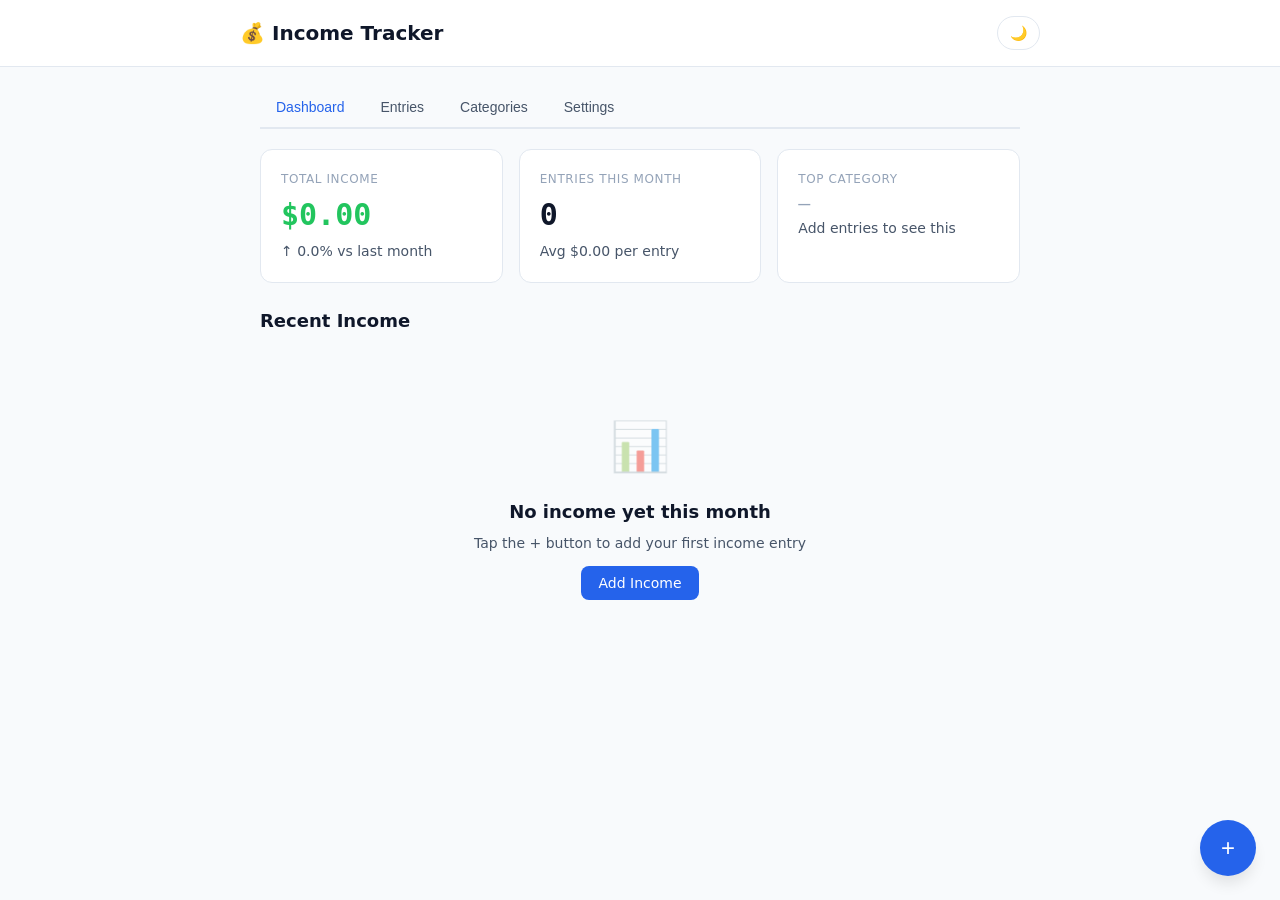
==== commit b00b9611: "Phase B: split shell into css/js/sw.js, file-based SW, drop Google Fonts, non-destructive migration," ====
--- a/index.html
+++ b/index.html
@@ -1,684 +1,12 @@
-<!DOCTYPE html>
+﻿<!DOCTYPE html>
 <html lang="en">
 <head>
   <meta charset="UTF-8">
   <meta name="viewport" content="width=device-width, initial-scale=1.0">
   <meta name="theme-color" content="#3B82F6">
   <title>Income Tracker</title>
-  <link rel="preconnect" href="https://fonts.googleapis.com">
-  <link rel="preconnect" href="https://fonts.gstatic.com" crossorigin>
-  <link href="https://fonts.googleapis.com/css2?family=Inter:wght@400;500;600;700&family=JetBrains+Mono:wght@400;500&display=swap" rel="stylesheet">
-  <style>
-    /* === DESIGN TOKENS === */
-    :root {
-      --color-primary-50: #EFF6FF;
-      --color-primary-100: #DBEAFE;
-      --color-primary-200: #BFDBFE;
-      --color-primary-300: #93C5FD;
-      --color-primary-400: #60A5FA;
-      --color-primary-500: #3B82F6;
-      --color-primary-600: #2563EB;
-      --color-primary-700: #1D4ED8;
-      --color-primary-800: #1E40AF;
-      --color-primary-900: #1E3A8A;
-      --color-primary-950: #172554;
-      --color-success-50: #F0FDF4;
-      --color-success-100: #DCFCE7;
-      --color-success-200: #BBF7D0;
-      --color-success-300: #86EFAC;
-      --color-success-400: #4ADE80;
-      --color-success-500: #22C55E;
-      --color-success-600: #16A34A;
-      --color-success-700: #15803D;
-      --color-success-800: #166534;
-      --color-success-900: #14532D;
-      --color-warning-50: #FFFBEB;
-      --color-warning-100: #FEF3C7;
-      --color-warning-500: #F59E0B;
-      --color-warning-600: #D97706;
-      --color-error-500: #EF4444;
-      --color-error-600: #DC2626;
-      --color-pink-50: #FDF2F8;
-      --color-pink-100: #FCE7F3;
-      --color-pink-500: #EC4899;
-      --color-pink-600: #DB2777;
-      --color-pink-700: #BE185D;
-      --color-cat-salary: #10B981;
-      --color-cat-freelance: #3B82F6;
-      --color-cat-investment: #8B5CF6;
-      --color-cat-gift: #F59E0B;
-      --color-cat-other: #6B7280;
-      --color-cat-pink: #EC4899;
-      --color-neutral-50: #F8FAFC;
-      --color-neutral-100: #F1F5F9;
-      --color-neutral-200: #E2E8F0;
-      --color-neutral-300: #CBD5E1;
-      --color-neutral-400: #94A3B8;
-      --color-neutral-500: #64748B;
-      --color-neutral-600: #475569;
-      --color-neutral-700: #334155;
-      --color-neutral-800: #1E293B;
-      --color-neutral-900: #0F172A;
-      --color-neutral-950: #020617;
-
-      --bg-primary: var(--color-neutral-50);
-      --bg-secondary: #FFFFFF;
-      --bg-tertiary: var(--color-neutral-100);
-      --text-primary: var(--color-neutral-900);
-      --text-secondary: var(--color-neutral-600);
-      --text-tertiary: var(--color-neutral-400);
-      --text-inverse: #FFFFFF;
-      --border-primary: var(--color-neutral-200);
-      --border-focus: var(--color-primary-500);
-      --shadow-sm: 0 1px 2px 0 rgb(0 0 0 / 0.05);
-      --shadow-md: 0 4px 6px -1px rgb(0 0 0 / 0.1);
-      --shadow-lg: 0 10px 15px -3px rgb(0 0 0 / 0.1);
-      --radius-sm: 4px;
-      --radius-md: 8px;
-      --radius-lg: 12px;
-      --radius-xl: 16px;
-      --radius-full: 9999px;
-      --shadow-xl: 0 20px 25px -5px rgb(0 0 0 / 0.1), 0 8px 10px -6px rgb(0 0 0 / 0.1);
-      --color-focus-ring: var(--color-primary-500);
-      --font-sans: 'Inter', system-ui, sans-serif;
-      --font-mono: 'JetBrains Mono', monospace;
-      --font-normal: 400;
-      --font-medium: 500;
-      --font-semibold: 600;
-      --font-bold: 700;
-      --leading-tight: 1.25;
-      --leading-normal: 1.5;
-      --space-1: 0.25rem;
-      --space-2: 0.5rem;
-      --space-3: 0.75rem;
-      --space-4: 1rem;
-      --space-5: 1.25rem;
-      --space-6: 1.5rem;
-      --space-8: 2rem;
-      --space-10: 2.5rem;
-      --space-12: 3rem;
-      --space-16: 4rem;
-      --text-xs: 0.75rem;
-      --text-sm: 0.875rem;
-      --text-base: 1rem;
-      --text-lg: 1.125rem;
-      --text-xl: 1.25rem;
-      --text-2xl: 1.5rem;
-      --text-3xl: 1.875rem;
-      --text-4xl: 2.25rem;
-    }
-
-    @media (prefers-color-scheme: dark) {
-      :root:not([data-theme="light"]) {
-        --bg-primary: var(--color-neutral-950);
-        --bg-secondary: var(--color-neutral-900);
-        --bg-tertiary: var(--color-neutral-800);
-        --text-primary: var(--color-neutral-50);
-        --text-secondary: var(--color-neutral-400);
-        --text-tertiary: var(--color-neutral-500);
-        --text-inverse: var(--color-neutral-900);
-        --border-primary: var(--color-neutral-700);
-      }
-    }
-
-    :root[data-theme="light"] {
-      --bg-primary: var(--color-neutral-50);
-      --bg-secondary: #FFFFFF;
-      --bg-tertiary: var(--color-neutral-100);
-      --text-primary: var(--color-neutral-900);
-      --text-secondary: var(--color-neutral-600);
-      --text-tertiary: var(--color-neutral-400);
-      --text-inverse: #FFFFFF;
-      --border-primary: var(--color-neutral-200);
-    }
-
-    /* Explicit dark override — works regardless of OS preference (Phase A fix) */
-    :root[data-theme="dark"] {
-      --bg-primary: var(--color-neutral-950);
-      --bg-secondary: var(--color-neutral-900);
-      --bg-tertiary: var(--color-neutral-800);
-      --text-primary: var(--color-neutral-50);
-      --text-secondary: var(--color-neutral-400);
-      --text-tertiary: var(--color-neutral-500);
-      --text-inverse: var(--color-neutral-900);
-      --border-primary: var(--color-neutral-700);
-    }
-
-    :focus-visible {
-      outline: 2px solid var(--color-focus-ring);
-      outline-offset: 2px;
-    }
-
-    @media (prefers-reduced-motion: reduce) {
-      *, *::before, *::after {
-        animation-duration: 0.01ms !important;
-        transition-duration: 0.01ms !important;
-      }
-    }
-
-    * { box-sizing: border-box; margin: 0; padding: 0; }
-    html { font-size: 16px; -webkit-font-smoothing: antialiased; }
-    body {
-      font-family: var(--font-sans);
-      font-size: var(--text-base);
-      line-height: 1.5;
-      color: var(--text-primary);
-      background: var(--bg-primary);
-      min-height: 100vh;
-    }
-
-    /* === LAYOUT === */
-    .app-header {
-      background: var(--bg-secondary);
-      border-bottom: 1px solid var(--border-primary);
-      padding: var(--space-4) var(--space-5);
-      position: sticky;
-      top: 0;
-      z-index: 50;
-    }
-    .header-inner {
-      max-width: 800px;
-      margin: 0 auto;
-      display: flex;
-      align-items: center;
-      justify-content: space-between;
-    }
-    .app-title {
-      font-size: var(--text-xl);
-      font-weight: var(--font-bold);
-      color: var(--text-primary);
-    }
-    .header-actions {
-      display: flex;
-      align-items: center;
-      gap: var(--space-2);
-    }
-    .app-body {
-      max-width: 800px;
-      margin: 0 auto;
-      padding: var(--space-5);
-    }
-
-    /* === BUTTONS === */
-    .btn {
-      display: inline-flex;
-      align-items: center;
-      justify-content: center;
-      gap: var(--space-2);
-      padding: var(--space-2) var(--space-4);
-      font-size: var(--text-sm);
-      font-weight: var(--font-medium);
-      font-family: var(--font-sans);
-      border-radius: var(--radius-md);
-      border: 1px solid transparent;
-      cursor: pointer;
-      transition: all 150ms ease;
-      text-decoration: none;
-      white-space: nowrap;
-    }
-    .btn:active { transform: scale(0.97); }
-    .btn-primary { background: var(--color-primary-600); color: var(--text-inverse); }
-    .btn-primary:hover { background: var(--color-primary-700); }
-    .btn-secondary { background: var(--bg-tertiary); color: var(--text-primary); border-color: var(--border-primary); }
-    .btn-secondary:hover { background: var(--bg-primary); }
-    .btn-ghost { background: transparent; color: var(--text-secondary); }
-    .btn-ghost:hover { background: var(--bg-tertiary); color: var(--text-primary); }
-    .btn-danger { background: var(--color-error-500); color: var(--text-inverse); }
-    .btn-danger:hover { opacity: 0.9; }
-    .btn-success { background: var(--color-success-600); color: var(--text-inverse); }
-    .btn-sm { padding: var(--space-1) var(--space-3); font-size: var(--text-xs); }
-    .btn-fab {
-      position: fixed;
-      bottom: var(--space-6);
-      right: var(--space-6);
-      width: 56px;
-      height: 56px;
-      border-radius: var(--radius-full);
-      background: var(--color-primary-600);
-      color: var(--text-inverse);
-      border: none;
-      box-shadow: var(--shadow-lg);
-      cursor: pointer;
-      font-size: 24px;
-      display: flex;
-      align-items: center;
-      justify-content: center;
-      transition: all 150ms ease;
-      z-index: 40;
-    }
-    .btn-fab:hover { background: var(--color-primary-700); transform: scale(1.05); }
-
-    /* === INPUTS === */
-    .input {
-      width: 100%;
-      padding: var(--space-2) var(--space-3);
-      font-size: var(--text-base);
-      font-family: var(--font-sans);
-      color: var(--text-primary);
-      background: var(--bg-secondary);
-      border: 1px solid var(--border-primary);
-      border-radius: var(--radius-md);
-      transition: border-color 150ms ease, box-shadow 150ms ease;
-    }
-    .input:focus { outline: none; border-color: var(--border-focus); box-shadow: 0 0 0 3px var(--color-primary-100); }
-    .input::placeholder { color: var(--text-tertiary); }
-    label.form-label {
-      display: block;
-      font-size: var(--text-sm);
-      font-weight: var(--font-medium);
-      color: var(--text-secondary);
-      margin-bottom: var(--space-1);
-    }
-    .form-group { margin-bottom: var(--space-4); }
-
-    /* === MODAL === */
-    .modal-overlay {
-      position: fixed;
-      inset: 0;
-      background: rgba(0,0,0,0.5);
-      z-index: 100;
-      display: flex;
-      align-items: center;
-      justify-content: center;
-      padding: var(--space-5);
-      opacity: 0;
-      visibility: hidden;
-      transition: all 200ms ease;
-    }
-    .modal-overlay.active { opacity: 1; visibility: visible; }
-    .modal {
-      background: var(--bg-secondary);
-      border-radius: var(--radius-lg);
-      box-shadow: var(--shadow-xl);
-      width: 100%;
-      max-width: 480px;
-      max-height: 90vh;
-      overflow-y: auto;
-      transform: translateY(20px);
-      transition: transform 200ms ease;
-    }
-    .modal-overlay.active .modal { transform: translateY(0); }
-    .modal-header {
-      display: flex;
-      align-items: center;
-      justify-content: space-between;
-      padding: var(--space-5);
-      border-bottom: 1px solid var(--border-primary);
-    }
-    .modal-title {
-      font-size: var(--text-lg);
-      font-weight: var(--font-semibold);
-    }
-    .modal-close {
-      background: none;
-      border: none;
-      font-size: 20px;
-      cursor: pointer;
-      color: var(--text-tertiary);
-      padding: var(--space-1);
-      border-radius: var(--radius-sm);
-    }
-    .modal-close:hover { background: var(--bg-tertiary); color: var(--text-primary); }
-    .modal-body { padding: var(--space-5); }
-    .modal-footer {
-      padding: var(--space-4) var(--space-5);
-      border-top: 1px solid var(--border-primary);
-      display: flex;
-      justify-content: flex-end;
-      gap: var(--space-2);
-    }
-
-    /* === BADGES === */
-    .badge {
-      display: inline-flex;
-      align-items: center;
-      padding: var(--space-1) var(--space-2);
-      font-size: var(--text-xs);
-      font-weight: var(--font-medium);
-      border-radius: var(--radius-full);
-    }
-    .badge-salary { background: var(--color-success-100); color: #15803D; }
-    .badge-freelance { background: var(--color-primary-100); color: var(--color-primary-700); }
-    .badge-investment { background: #F3E8FF; color: #7C3AED; }
-    .badge-gift { background: #FEF3C7; color: #92400E; }
-    .badge-other { background: var(--color-neutral-100); color: var(--color-neutral-700); }
-    .badge-pink { background: var(--color-pink-100); color: var(--color-pink-600); }
-    @media (prefers-color-scheme: dark) {
-      .badge-salary { background: rgba(16,185,129,0.2); color: #6EE7B7; }
-      .badge-freelance { background: rgba(59,130,246,0.2); color: #93C5FD; }
-      .badge-investment { background: rgba(139,92,246,0.2); color: #A78BFA; }
-      .badge-gift { background: rgba(245,158,11,0.2); color: #FBBF24; }
-      .badge-other { background: var(--color-neutral-800); color: var(--color-neutral-400); }
-      .badge-pink { background: rgba(236,72,153,0.2); color: #F472B6; }
-    }
-
-    /* === CARDS === */
-    .card {
-      background: var(--bg-secondary);
-      border: 1px solid var(--border-primary);
-      border-radius: var(--radius-lg);
-      padding: var(--space-5);
-      transition: box-shadow 200ms ease;
-    }
-    .card:hover { box-shadow: var(--shadow-md); }
-    .summary-grid {
-      display: grid;
-      grid-template-columns: repeat(auto-fit, minmax(200px, 1fr));
-      gap: var(--space-4);
-      margin-bottom: var(--space-6);
-    }
-    .summary-card {
-      background: var(--bg-secondary);
-      border: 1px solid var(--border-primary);
-      border-radius: var(--radius-lg);
-      padding: var(--space-5);
-    }
-    .summary-label {
-      font-size: var(--text-xs);
-      font-weight: var(--font-medium);
-      color: var(--text-tertiary);
-      text-transform: uppercase;
-      letter-spacing: 0.05em;
-    }
-    .summary-value {
-      font-family: var(--font-mono);
-      font-size: var(--text-3xl);
-      font-weight: var(--font-bold);
-      margin-top: var(--space-1);
-    }
-    .summary-sub {
-      font-size: var(--text-sm);
-      color: var(--text-secondary);
-      margin-top: var(--space-1);
-    }
-
-    /* === ENTRY LIST === */
-    .entry-list { display: flex; flex-direction: column; gap: var(--space-2); }
-    .entry-item {
-      display: flex;
-      align-items: center;
-      gap: var(--space-4);
-      padding: var(--space-4);
-      background: var(--bg-secondary);
-      border: 1px solid var(--border-primary);
-      border-radius: var(--radius-md);
-      transition: all 150ms ease;
-    }
-    .entry-item:hover { border-color: var(--color-primary-500); }
-    .entry-icon {
-      width: 40px;
-      height: 40px;
-      border-radius: var(--radius-md);
-      display: flex;
-      align-items: center;
-      justify-content: center;
-      font-size: 18px;
-      flex-shrink: 0;
-    }
-    .entry-details { flex: 1; min-width: 0; }
-    .entry-source {
-      font-weight: var(--font-semibold);
-      font-size: var(--text-base);
-    }
-    .entry-meta {
-      font-size: var(--text-sm);
-      color: var(--text-secondary);
-      display: flex;
-      gap: var(--space-3);
-      flex-wrap: wrap;
-    }
-    .entry-amount {
-      font-family: var(--font-mono);
-      font-weight: var(--font-semibold);
-      font-size: var(--text-lg);
-      text-align: right;
-      flex-shrink: 0;
-    }
-    .entry-actions {
-      display: flex;
-      gap: var(--space-1);
-      flex-shrink: 0;
-    }
-    .entry-actions button {
-      background: none;
-      border: none;
-      cursor: pointer;
-      padding: var(--space-1);
-      border-radius: var(--radius-sm);
-      color: var(--text-tertiary);
-      font-size: 16px;
-    }
-    .entry-actions button:hover { background: var(--bg-tertiary); color: var(--text-primary); }
-
-    /* === TABS === */
-    .tabs {
-      display: flex;
-      gap: var(--space-1);
-      border-bottom: 2px solid var(--border-primary);
-      margin-bottom: var(--space-5);
-      overflow-x: auto;
-    }
-    .tab {
-      padding: var(--space-3) var(--space-4);
-      font-size: var(--text-sm);
-      font-weight: var(--font-medium);
-      color: var(--text-secondary);
-      background: none;
-      border: none;
-      border-bottom: 2px solid transparent;
-      cursor: pointer;
-      transition: all 150ms ease;
-      white-space: nowrap;
-      margin-bottom: -2px;
-    }
-    .tab:hover { color: var(--text-primary); }
-    .tab.active {
-      color: var(--color-primary-600);
-      border-bottom-color: var(--color-primary-600);
-    }
-    .tab-section { display: none; }
-    .tab-section.active { display: block; }
-
-    /* === OFFLINE BANNER === */
-    .offline-banner {
-      background: var(--color-neutral-800);
-      color: var(--text-inverse);
-      text-align: center;
-      padding: var(--space-2);
-      font-size: var(--text-sm);
-      font-weight: var(--font-medium);
-      display: none;
-    }
-    .offline-banner.visible { display: block; }
-
-    /* === EMPTY STATE === */
-    .empty-state {
-      text-align: center;
-      padding: var(--space-16) var(--space-5);
-      color: var(--text-secondary);
-    }
-    .empty-state-icon {
-      font-size: 48px;
-      margin-bottom: var(--space-4);
-      opacity: 0.5;
-    }
-    .empty-state-title {
-      font-size: var(--text-lg);
-      font-weight: var(--font-semibold);
-      color: var(--text-primary);
-      margin-bottom: var(--space-2);
-    }
-
-    /* === THEME TOGGLE === */
-    .theme-toggle {
-      background: none;
-      border: 1px solid var(--border-primary);
-      border-radius: var(--radius-full);
-      padding: var(--space-2) var(--space-3);
-      cursor: pointer;
-      font-size: var(--text-sm);
-      font-family: var(--font-sans);
-      color: var(--text-primary);
-      display: flex;
-      align-items: center;
-      gap: var(--space-2);
-      transition: all 150ms ease;
-    }
-    .theme-toggle:hover { background: var(--bg-tertiary); }
-
-    /* === TOAST === */
-    .toast {
-      position: fixed;
-      bottom: var(--space-8);
-      left: 50%;
-      transform: translateX(-50%) translateY(100px);
-      background: var(--color-neutral-900);
-      color: var(--text-inverse);
-      padding: var(--space-3) var(--space-5);
-      border-radius: var(--radius-md);
-      font-size: var(--text-sm);
-      font-weight: var(--font-medium);
-      box-shadow: var(--shadow-lg);
-      z-index: 200;
-      transition: transform 300ms ease;
-      pointer-events: none;
-    }
-    .toast.visible { transform: translateX(-50%) translateY(0); }
-    .toast.success { background: var(--color-success-600); }
-    .toast.error { background: var(--color-error-500); }
-
-    /* === CONFIRM DIALOG === */
-    .confirm-overlay {
-      position: fixed;
-      inset: 0;
-      background: rgba(0,0,0,0.5);
-      z-index: 150;
-      display: flex;
-      align-items: center;
-      justify-content: center;
-      padding: var(--space-5);
-      opacity: 0;
-      visibility: hidden;
-      transition: all 200ms ease;
-    }
-    .confirm-overlay.active { opacity: 1; visibility: visible; }
-    .confirm-box {
-      background: var(--bg-secondary);
-      border-radius: var(--radius-lg);
-      padding: var(--space-5);
-      max-width: 360px;
-      width: 100%;
-      box-shadow: var(--shadow-xl);
-      text-align: center;
-      transform: scale(0.95);
-      transition: transform 200ms ease;
-    }
-    .confirm-overlay.active .confirm-box { transform: scale(1); }
-    .confirm-title { font-size: var(--text-lg); font-weight: var(--font-semibold); margin-bottom: var(--space-2); }
-    .confirm-message { font-size: var(--text-sm); color: var(--text-secondary); margin-bottom: var(--space-5); }
-    .confirm-actions { display: flex; gap: var(--space-2); justify-content: center; }
-
-    /* === CATEGORY GRID === */
-    .category-grid {
-      display: grid;
-      grid-template-columns: repeat(auto-fit, minmax(140px, 1fr));
-      gap: var(--space-3);
-      margin-bottom: var(--space-6);
-    }
-    .category-card {
-      background: var(--bg-secondary);
-      border: 1px solid var(--border-primary);
-      border-radius: var(--radius-md);
-      padding: var(--space-4);
-      text-align: center;
-      cursor: pointer;
-      transition: all 150ms ease;
-    }
-    .category-card:hover { border-color: var(--color-primary-500); box-shadow: var(--shadow-sm); }
-    .category-card.active { border-color: var(--color-primary-500); background: var(--color-primary-50); }
-    @media (prefers-color-scheme: dark) {
-      .category-card.active { background: var(--color-primary-900); }
-    }
-    .category-icon { font-size: 24px; margin-bottom: var(--space-2); }
-    .category-name { font-size: var(--text-sm); font-weight: var(--font-medium); }
-    .category-total { font-family: var(--font-mono); font-size: var(--text-sm); color: var(--text-secondary); margin-top: var(--space-1); }
-
-    /* === SELECT === */
-    .select {
-      width: 100%;
-      padding: var(--space-2) var(--space-3);
-      font-size: var(--text-base);
-      font-family: var(--font-sans);
-      color: var(--text-primary);
-      background: var(--bg-secondary);
-      border: 1px solid var(--border-primary);
-      border-radius: var(--radius-md);
-      cursor: pointer;
-    }
-    .select:focus { outline: none; border-color: var(--border-focus); box-shadow: 0 0 0 3px var(--color-primary-100); }
-
-    /* === CURRENCY SELECTOR === */
-    .currency-btn {
-      padding: var(--space-1) var(--space-2);
-      font-size: var(--text-xs);
-      font-weight: var(--font-medium);
-      font-family: var(--font-mono);
-      border-radius: var(--radius-sm);
-      border: 1px solid var(--border-primary);
-      background: var(--bg-secondary);
-      color: var(--text-secondary);
-      cursor: pointer;
-      transition: all 150ms ease;
-    }
-    .currency-btn.active {
-      background: var(--color-primary-600);
-      color: var(--text-inverse);
-      border-color: var(--color-primary-600);
-    }
-    .currency-btn:hover:not(.active) { background: var(--bg-tertiary); }
-
-    /* === DATE FILTER === */
-    .filter-bar {
-      display: flex;
-      gap: var(--space-2);
-      align-items: center;
-      margin-bottom: var(--space-4);
-      flex-wrap: wrap;
-    }
-    .filter-bar .input { width: auto; min-width: 140px; }
-
-    /* === APP SHELL CACHE === */
-    .offline-ready { display: none; }
-    .offline-ready.visible { display: block; }
-
-    /* === RESPONSIVE === */
-    @media (max-width: 640px) {
-      .btn-fab { bottom: var(--space-4); right: var(--space-4); }
-      .summary-grid { grid-template-columns: 1fr; }
-      .entry-item { flex-wrap: wrap; }
-      .entry-amount { font-size: var(--text-base); }
-      .app-body { padding: var(--space-4); }
-      .app-header { padding: var(--space-3) var(--space-4); }
-    }
-
-    /* === LOADING SPINNER === */
-    .spinner {
-      width: 20px; height: 20px;
-      border: 2px solid var(--color-neutral-200);
-      border-top-color: var(--color-primary-500);
-      border-radius: 50%;
-      animation: spin 0.6s linear infinite;
-      display: inline-block;
-    }
-    @keyframes spin { to { transform: rotate(360deg); } }
-
-    /* === ENTRIES COUNT === */
-    .entries-count {
-      font-size: var(--text-sm);
-      color: var(--text-secondary);
-      margin-bottom: var(--space-3);
-    }
-  </style>
+  <link rel="stylesheet" href="css/tokens.css">
+  <link rel="stylesheet" href="css/app.css">
 </head>
 <body>
   <!-- OFFLINE BANNER -->
@@ -824,641 +152,8 @@
   <!-- IMPORT HIDDEN -->
   <input type="file" id="hiddenImport" accept=".json,.csv" style="display:none;" />
 
-  <!-- SERVICE WORKER FOR OFFLINE-FIRST -->
-  <script>
-    if ('serviceWorker' in navigator) {
-      // Service worker for app shell caching — enables offline-first native-like behavior
-      const swCode = `
-        const CACHE_NAME = 'income-tracker-v1';
-        const ASSETS = ['/','/index.html'];
-        self.addEventListener('install', e => {
-          e.waitUntil(caches.open(CACHE_NAME).then(c => c.addAll(ASSETS)));
-        });
-        self.addEventListener('fetch', e => {
-          e.respondWith(
-            caches.match(e.request).then(r => r || fetch(e.request).catch(() => caches.match(e.request)))
-          );
-        });
-      `;
-      const swBlob = new Blob([swCode], { type: 'application/javascript' });
-      const swUrl = URL.createObjectURL(swBlob);
-      navigator.serviceWorker.register(swUrl).then(() => {
-        document.getElementById('offlineBanner').classList.remove('visible');
-      }).catch(() => {});
-      navigator.serviceWorker.addEventListener('controllerchange', () => {});
-    }
-    // Detect offline/online
-    function updateOnlineStatus() {
-      const banner = document.getElementById('offlineBanner');
-      if (!navigator.onLine) {
-        banner.classList.add('visible');
-      } else {
-        banner.classList.remove('visible');
-      }
-    }
-    window.addEventListener('online', updateOnlineStatus);
-    window.addEventListener('offline', updateOnlineStatus);
-    updateOnlineStatus();
-  </script>
+  <!-- SERVICE WORKER FOR OFFLINE-FIRST (see sw.js) -->
 
-  <!-- APP LOGIC -->
-  <script>
-    // === CONSTANTS ===
-    const STORAGE_KEYS = {
-      entries: 'incomeTracker_entries',
-      categories: 'incomeTracker_categories',
-      settings: 'incomeTracker_settings',
-      version: 'incomeTracker_version'
-    };
-    const DEFAULT_CATEGORIES = [
-      { id: 'salary', name: 'Salary', color: '#10B981', icon: '💼', isDefault: true, order: 1 },
-      { id: 'freelance', name: 'Freelance', color: '#3B82F6', icon: '💻', isDefault: true, order: 2 },
-      { id: 'investment', name: 'Investment', color: '#8B5CF6', icon: '📈', isDefault: true, order: 3 },
-      { id: 'gift', name: 'Gift', color: '#F59E0B', icon: '🎁', isDefault: true, order: 4 },
-      { id: 'other', name: 'Other', color: '#6B7280', icon: '📋', isDefault: true, order: 5 }
-    ];
-    const CURRENCIES = ['USD', 'EUR', 'GBP', 'CAD', 'AUD', 'JPY', 'CHF', 'INR', 'BRL'];
-    const CURRENCY_SYMBOLS = { USD: '$', EUR: '€', GBP: '£', CAD: 'C$', AUD: 'A$', JPY: '¥', CHF: 'Fr', INR: '₹', BRL: 'R$' };
-
-    // === STATE ===
-    let entries = [];
-    let categories = [];
-    let settings = {};
-    let currentTab = 'dashboard';
-    let currentCurrency = 'USD';
-    let editingId = null;
-    let confirmCallback = null;
-
-    // === STORAGE ===
-    function loadData() {
-      try {
-        const version = localStorage.getItem(STORAGE_KEYS.version);
-        if (version !== '1') {
-          // Initialize fresh
-          localStorage.setItem(STORAGE_KEYS.categories, JSON.stringify(DEFAULT_CATEGORIES));
-          localStorage.setItem(STORAGE_KEYS.settings, JSON.stringify({ currency: 'USD', theme: 'system' }));
-          localStorage.setItem(STORAGE_KEYS.version, '1');
-          categories = [...DEFAULT_CATEGORIES];
-          settings = { currency: 'USD', theme: 'system' };
-          entries = [];
-        } else {
-          const stored = localStorage.getItem(STORAGE_KEYS.entries);
-          entries = stored ? JSON.parse(stored) : [];
-          const cats = localStorage.getItem(STORAGE_KEYS.categories);
-          categories = cats ? JSON.parse(cats) : [...DEFAULT_CATEGORIES];
-          const set = localStorage.getItem(STORAGE_KEYS.settings);
-          settings = set ? JSON.parse(set) : { currency: 'USD', theme: 'system' };
-          currentCurrency = settings.currency || 'USD';
-        }
-      } catch (e) {
-        showToast('Error loading data. Starting fresh.', 'error');
-        entries = [];
-        categories = [...DEFAULT_CATEGORIES];
-        settings = { currency: 'USD', theme: 'system' };
-      }
-    }
-
-    function saveEntries() {
-      try {
-        localStorage.setItem(STORAGE_KEYS.entries, JSON.stringify(entries));
-      } catch (e) {
-        showToast('Storage full! Export your data to free space.', 'error');
-      }
-    }
-
-    function saveCategories() {
-      localStorage.setItem(STORAGE_KEYS.categories, JSON.stringify(categories));
-    }
-
-    function saveSettings() {
-      localStorage.setItem(STORAGE_KEYS.settings, JSON.stringify(settings));
-    }
-
-    // === CRUD ===
-    function addEntry(data) {
-      const entry = {
-        id: Date.now().toString(36) + Math.random().toString(36).substr(2, 5),
-        amount: parseFloat(data.amount),
-        currency: currentCurrency,
-        source: data.source.trim(),
-        category: data.category,
-        date: data.date,
-        notes: (data.notes || '').trim(),
-        createdAt: new Date().toISOString(),
-        updatedAt: new Date().toISOString()
-      };
-      entries.unshift(entry);
-      saveEntries();
-      return entry;
-    }
-
-    function updateEntry(id, data) {
-      const entry = entries.find(e => e.id === id);
-      if (!entry) return null;
-      entry.amount = parseFloat(data.amount);
-      entry.source = data.source.trim();
-      entry.category = data.category;
-      entry.date = data.date;
-      entry.notes = (data.notes || '').trim();
-      entry.updatedAt = new Date().toISOString();
-      saveEntries();
-      return entry;
-    }
-
-    function deleteEntry(id) {
-      entries = entries.filter(e => e.id !== id);
-      saveEntries();
-    }
-
-    // === FORMATTING ===
-    function formatCurrency(amount, currency) {
-      const symbol = CURRENCY_SYMBOLS[currency] || '$';
-      return symbol + amount.toLocaleString('en-US', { minimumFractionDigits: 2, maximumFractionDigits: 2 });
-    }
-
-    function formatDate(dateStr) {
-      const d = new Date(dateStr);
-      return d.toLocaleDateString('en-US', { month: 'short', day: 'numeric', year: 'numeric' });
-    }
-
-    function formatMonthYear(dateStr) {
-      const d = new Date(dateStr);
-      return d.toLocaleDateString('en-US', { month: 'short', year: 'numeric' });
-    }
-
-    // === GET CATEGORY ===
-    function getCategory(id) {
-      return categories.find(c => c.id === id) || DEFAULT_CATEGORIES.find(c => c.id === 'other');
-    }
-
-    // === DASHBOARD ===
-    function renderDashboard() {
-      const now = new Date();
-      const currentMonth = now.getMonth();
-      const currentYear = now.getFullYear();
-      const monthEntries = entries.filter(e => {
-        const d = new Date(e.date);
-        return d.getMonth() === currentMonth && d.getFullYear() === currentYear;
-      });
-      const total = monthEntries.reduce((s, e) => s + e.amount, 0);
-      const avg = monthEntries.length > 0 ? total / monthEntries.length : 0;
-      const lastMonthEntries = entries.filter(e => {
-        const d = new Date(e.date);
-        const lm = new Date(now.getFullYear(), now.getMonth() - 1, 1);
-        return d >= lm && d < new Date(now.getFullYear(), now.getMonth(), 1);
-      });
-      const lastMonthTotal = lastMonthEntries.reduce((s, e) => s + e.amount, 0);
-      const changePct = lastMonthTotal > 0 ? ((total - lastMonthTotal) / lastMonthTotal * 100) : 0;
-      const isUp = changePct >= 0;
-
-      // Summary cards
-      document.getElementById('summaryGrid').innerHTML = `
-        <div class="summary-card">
-          <div class="summary-label">Total Income</div>
-          <div class="summary-value" style="color: var(--color-success-500);">${formatCurrency(total, currentCurrency)}</div>
-          <div class="summary-sub">${isUp ? '↑' : '↓'} ${Math.abs(changePct).toFixed(1)}% vs last month</div>
-        </div>
-        <div class="summary-card">
-          <div class="summary-label">Entries This Month</div>
-          <div class="summary-value">${monthEntries.length}</div>
-          <div class="summary-sub">Avg ${formatCurrency(avg, currentCurrency)} per entry</div>
-        </div>
-        <div class="summary-card">
-          <div class="summary-label">Top Category</div>
-          ${getTopCategory(monthEntries)}
-        </div>
-      `;
-
-      // Recent entries (dashboard)
-      const recentContainer = document.getElementById('dashboardEntries');
-      const recent = monthEntries.slice(0, 5);
-      if (recent.length === 0) {
-        recentContainer.innerHTML = `
-          <div class="empty-state">
-            <div class="empty-state-icon">📊</div>
-            <div class="empty-state-title">No income yet this month</div>
-            <p style="font-size: var(--text-sm); color: var(--text-secondary); margin-bottom: var(--space-3);">Tap the + button to add your first income entry</p>
-            <button class="btn btn-primary" onclick="openAddModal()">Add Income</button>
-          </div>`;
-      } else {
-        recentContainer.innerHTML = renderEntryList(recent, false);
-      }
-    }
-
-    function getTopCategory(monthEntries) {
-      if (monthEntries.length === 0) {
-        return `<div style="font-family: var(--font-mono); font-size: var(--text-xl); color: var(--text-tertiary);">—</div><div style="font-size: var(--text-sm); color: var(--text-secondary);">Add entries to see this</div>`;
-      }
-      const catTotals = {};
-      monthEntries.forEach(e => { catTotals[e.category] = (catTotals[e.category] || 0) + e.amount; });
-      const topCat = Object.entries(catTotals).sort((a, b) => b[1] - a[1])[0][0];
-      const cat = getCategory(topCat);
-      const total = catTotals[topCat];
-      const pct = (total / monthEntries.reduce((s, e) => s + e.amount, 0) * 100).toFixed(0);
-      return `<div style="display: flex; align-items: center; gap: var(--space-2); justify-content: center;">
-        <span style="font-size: 20px;">${cat.icon}</span>
-        <span class="badge badge-${cat.id}">${cat.name}</span>
-      </div>
-      <div style="font-family: var(--font-mono); font-size: var(--text-xl); font-weight: var(--font-bold); margin-top: var(--space-1);">${formatCurrency(total, currentCurrency)}</div>
-      <div style="font-size: var(--text-sm); color: var(--text-secondary);">${pct}% of total</div>`;
-    }
-
-    // === ENTRIES LIST ===
-    function renderEntryList(list, showCategory) {
-      if (list.length === 0) {
-        return `<div class="empty-state"><div class="empty-state-icon">📝</div><div class="empty-state-title">No entries found</div><p style="font-size: var(--text-sm); color: var(--text-secondary);">Add your first income entry</p></div>`;
-      }
-      return list.map(e => {
-        const cat = getCategory(e.category);
-        return `<div class="entry-item" data-id="${e.id}">
-          <div class="entry-icon" style="background: ${cat.color}20; color: ${cat.color};">${cat.icon}</div>
-          <div class="entry-details">
-            <div class="entry-source">${escapeHtml(e.source)}</div>
-            <div class="entry-meta">
-              <span class="badge badge-${cat.id}">${cat.name}</span>
-              <span>${formatDate(e.date)}</span>
-              ${showCategory && e.notes ? `<span>${escapeHtml(e.notes)}</span>` : ''}
-            </div>
-          </div>
-          <div class="entry-amount" style="color: var(--color-success-500);">${formatCurrency(e.amount, e.currency)}</div>
-          <div class="entry-actions">
-            <button onclick="openEditModal('${e.id}')" title="Edit">✏️</button>
-            <button onclick="confirmDelete('${e.id}')" title="Delete">🗑️</button>
-          </div>
-        </div>`;
-      }).join('');
-    }
-
-    function renderEntries() {
-      let filtered = [...entries];
-      const fromDate = document.getElementById('filterDateFrom').value;
-      const toDate = document.getElementById('filterDateTo').value;
-      const catFilter = document.getElementById('filterCategory').value;
-
-      if (fromDate) filtered = filtered.filter(e => e.date >= fromDate);
-      if (toDate) filtered = filtered.filter(e => e.date <= toDate);
-      if (catFilter) filtered = filtered.filter(e => e.category === catFilter);
-
-      filtered.sort((a, b) => b.date.localeCompare(a.date) || b.id.localeCompare(a.id));
-
-      document.getElementById('entriesCount').textContent = `${filtered.length} entr${filtered.length === 1 ? 'y' : 'ies'}`;
-      document.getElementById('entriesList').innerHTML = renderEntryList(filtered, true);
-    }
-
-    // === CATEGORIES ===
-    function renderCategories() {
-      const grid = document.getElementById('categoryGrid');
-      const monthEntries = getMonthEntries();
-      grid.innerHTML = categories.map(cat => {
-        const catEntries = monthEntries.filter(e => e.category === cat.id);
-        const total = catEntries.reduce((s, e) => s + e.amount, 0);
-        return `<div class="category-card" onclick="filterByCategory('${cat.id}')">
-          <div class="category-icon">${cat.icon}</div>
-          <div class="category-name">${cat.name}</div>
-          <div class="category-total" style="color: ${cat.color};">${formatCurrency(total, currentCurrency)}</div>
-          <div style="font-size: var(--text-xs); color: var(--text-tertiary);">${catEntries.length} entr${catEntries.length === 1 ? 'y' : 'ies'}</div>
-        </div>`;
-      }).join('');
-    }
-
-    function getMonthEntries() {
-      const now = new Date();
-      return entries.filter(e => {
-        const d = new Date(e.date);
-        return d.getMonth() === now.getMonth() && d.getFullYear() === now.getFullYear();
-      });
-    }
-
-    function filterByCategory(catId) {
-      switchTab('entries');
-      document.getElementById('filterCategory').value = catId;
-      renderEntries();
-    }
-
-    // === SETTINGS ===
-    function renderSettings() {
-      // Currency selector
-      const cc = document.getElementById('settingsCurrencies');
-      cc.innerHTML = CURRENCIES.map(c =>
-        `<button class="currency-btn ${c === currentCurrency ? 'active' : ''}" onclick="setCurrency('${c}')">${c}</button>`
-      ).join('');
-
-      // Theme buttons
-      document.querySelectorAll('[data-theme-select]').forEach(btn => {
-        const t = btn.dataset.themeSelect;
-        const isActive = settings.theme === t || (settings.theme === 'system' && t === 'system');
-        btn.className = `btn ${isActive ? 'btn-primary' : 'btn-secondary'} btn-sm`;
-      });
-
-      // Storage info
-      let totalSize = 0;
-      for (let key in localStorage) {
-        totalSize += localStorage.getItem(key).length * 2; // approximate bytes
-      }
-      document.getElementById('storageInfo').textContent = `Local storage usage: ~${(totalSize / 1024).toFixed(1)} KB of ~5,000 KB available`;
-    }
-
-    function setCurrency(currency) {
-      currentCurrency = currency;
-      settings.currency = currency;
-      saveSettings();
-      renderAll();
-      showToast(`Currency set to ${currency}`, 'success');
-    }
-
-    function setTheme(theme) {
-      settings.theme = theme;
-      saveSettings();
-      if (theme === 'system') {
-        document.documentElement.removeAttribute('data-theme');
-      } else {
-        document.documentElement.setAttribute('data-theme', theme);
-      }
-      updateThemeIcon();
-      renderAll();
-      showToast(`Theme: ${theme}`, 'success');
-    }
-
-    function updateThemeIcon() {
-      const icon = document.getElementById('themeIcon');
-      const currentTheme = document.documentElement.getAttribute('data-theme');
-      const isDark = currentTheme === 'dark' || (!currentTheme && window.matchMedia('(prefers-color-scheme: dark)').matches);
-      icon.textContent = isDark ? '☀️' : '🌙';
-    }
-
-    // === MODAL ===
-    function openAddModal() {
-      editingId = null;
-      document.getElementById('modalTitle').textContent = 'Add Income';
-      document.getElementById('editId').value = '';
-      document.getElementById('entryAmount').value = '';
-      document.getElementById('entrySource').value = '';
-      document.getElementById('entryNotes').value = '';
-      document.getElementById('entryDate').value = new Date().toISOString().split('T')[0];
-      populateCategorySelect();
-      document.getElementById('entryModal').classList.add('active');
-      setTimeout(() => document.getElementById('entryAmount').focus(), 100);
-    }
-
-    function openEditModal(id) {
-      const entry = entries.find(e => e.id === id);
-      if (!entry) return;
-      editingId = id;
-      document.getElementById('modalTitle').textContent = 'Edit Income';
-      document.getElementById('editId').value = id;
-      document.getElementById('entryAmount').value = entry.amount;
-      document.getElementById('entrySource').value = entry.source;
-      document.getElementById('entryDate').value = entry.date;
-      document.getElementById('entryNotes').value = entry.notes || '';
-      populateCategorySelect(entry.category);
-      document.getElementById('entryModal').classList.add('active');
-      setTimeout(() => document.getElementById('entryAmount').focus(), 100);
-    }
-
-    function closeModal() {
-      document.getElementById('entryModal').classList.remove('active');
-      editingId = null;
-    }
-
-    function populateCategorySelect(selected) {
-      const sel = document.getElementById('entryCategory');
-      sel.innerHTML = categories.map(c =>
-        `<option value="${c.id}" ${c.id === selected ? 'selected' : ''}>${c.icon} ${c.name}</option>`
-      ).join('');
-    }
-
-    function saveEntry() {
-      const amount = document.getElementById('entryAmount').value;
-      const source = document.getElementById('entrySource').value;
-      const category = document.getElementById('entryCategory').value;
-      const date = document.getElementById('entryDate').value;
-      const notes = document.getElementById('entryNotes').value;
-
-      if (!amount || parseFloat(amount) <= 0) { showToast('Please enter a valid amount', 'error'); return; }
-      if (!source.trim()) { showToast('Please enter a source', 'error'); return; }
-      if (!date) { showToast('Please select a date', 'error'); return; }
-
-      const data = { amount, source, category, date, notes };
-      if (editingId) {
-        updateEntry(editingId, data);
-        showToast('Entry updated', 'success');
-      } else {
-        addEntry(data);
-        showToast('Income added! 💰', 'success');
-      }
-      closeModal();
-      renderAll();
-    }
-
-    // === DELETE ===
-    function confirmDelete(id) {
-      const entry = entries.find(e => e.id === id);
-      if (!entry) return;
-      document.getElementById('confirmTitle').textContent = 'Delete Entry?';
-      document.getElementById('confirmMessage').textContent = `This will permanently delete ${entry.source} (${formatCurrency(entry.amount, entry.currency)}). This cannot be undone.`;
-      confirmCallback = () => {
-        deleteEntry(id);
-        showToast('Entry deleted', 'success');
-        renderAll();
-        closeConfirm();
-      };
-      document.getElementById('confirmDialog').classList.add('active');
-    }
-
-    function closeConfirm() {
-      document.getElementById('confirmDialog').classList.remove('active');
-      confirmCallback = null;
-    }
-
-    // === EXPORT/IMPORT ===
-    function exportJSON() {
-      const data = JSON.stringify({ entries, categories, settings, exportedAt: new Date().toISOString() }, null, 2);
-      downloadFile(data, `income-tracker-${new Date().toISOString().split('T')[0]}.json`, 'application/json');
-      showToast('JSON exported!', 'success');
-    }
-
-    function exportCSV() {
-      let csv = 'Date,Source,Category,Amount,Currency,Notes\n';
-      entries.forEach(e => {
-        csv += `${e.date},"${e.source}","${e.category}",${e.amount},${e.currency},"${e.notes}"\n`;
-      });
-      downloadFile(csv, `income-tracker-${new Date().toISOString().split('T')[0]}.csv`, 'text/csv');
-      showToast('CSV exported!', 'success');
-    }
-
-    function downloadFile(content, filename, type) {
-      const blob = new Blob([content], { type });
-      const url = URL.createObjectURL(blob);
-      const a = document.createElement('a');
-      a.href = url; a.download = filename;
-      a.click();
-      URL.revokeObjectURL(url);
-    }
-
-    function importData() {
-      document.getElementById('hiddenImport').click();
-    }
-
-    function handleImport(e) {
-      const file = e.target.files[0];
-      if (!file) return;
-      const reader = new FileReader();
-      reader.onload = (evt) => {
-        try {
-          const content = evt.target.result;
-          if (file.name.endsWith('.json')) {
-            const data = JSON.parse(content);
-            if (data.entries && Array.isArray(data.entries)) {
-              entries = data.entries;
-              if (data.categories) { categories = data.categories; saveCategories(); }
-              if (data.settings) { settings = data.settings; currentCurrency = settings.currency || 'USD'; saveSettings(); }
-              saveEntries();
-              showToast(`Imported ${data.entries.length} entries!`, 'success');
-              renderAll();
-            } else {
-              showToast('Invalid JSON format', 'error');
-            }
-          } else if (file.name.endsWith('.csv')) {
-            const lines = content.trim().split('\n').slice(1);
-            let count = 0;
-            lines.forEach(line => {
-              const parts = line.split(',');
-              if (parts.length >= 4) {
-                const entry = {
-                  id: Date.now().toString(36) + Math.random().toString(36).substr(2, 5) + count,
-                  amount: parseFloat(parts[3]),
-                  currency: parts[4] || currentCurrency,
-                  source: parts[1].replace(/"/g, ''),
-                  category: parts[2].replace(/"/g, ''),
-                  date: parts[0],
-                  notes: parts[5] ? parts[5].replace(/"/g, '') : '',
-                  createdAt: new Date().toISOString(),
-                  updatedAt: new Date().toISOString()
-                };
-                entries.push(entry);
-                count++;
-              }
-            });
-            saveEntries();
-            showToast(`Imported ${count} entries!`, 'success');
-            renderAll();
-          }
-        } catch (err) {
-          showToast('Failed to import file', 'error');
-        }
-      };
-      reader.readAsText(file);
-      e.target.value = '';
-    }
-
-    // === TABS ===
-    function switchTab(tab) {
-      currentTab = tab;
-      document.querySelectorAll('.tab').forEach(t => t.classList.toggle('active', t.dataset.tab === tab));
-      document.querySelectorAll('.tab-section').forEach(s => s.classList.toggle('active', s.id === `tab-${tab}`));
-      if (tab === 'entries') renderEntries();
-      if (tab === 'categories') renderCategories();
-      if (tab === 'settings') renderSettings();
-      if (tab === 'dashboard') renderDashboard();
-    }
-
-    // === TOAST ===
-    function showToast(message, type) {
-      const toast = document.getElementById('toast');
-      toast.textContent = message;
-      toast.className = `toast visible ${type || ''}`;
-      setTimeout(() => { toast.className = 'toast'; }, 3000);
-    }
-
-    function escapeHtml(str) {
-      const div = document.createElement('div');
-      div.textContent = str;
-      return div.innerHTML;
-    }
-
-    // === RENDER ALL ===
-    function renderAll() {
-      renderDashboard();
-      renderCategories();
-      renderEntries();
-      renderSettings();
-      // Update filter category dropdown
-      const sel = document.getElementById('filterCategory');
-      const currentVal = sel.value;
-      sel.innerHTML = '<option value="">All Categories</option>' + categories.map(c =>
-        `<option value="${c.id}">${c.icon} ${c.name}</option>`
-      ).join('');
-      sel.value = currentVal;
-      updateThemeIcon();
-      // Update currency display
-      document.getElementById('currencySelector').innerHTML = CURRENCY_SYMBOLS[currentCurrency] || currentCurrency;
-    }
-
-    // === INIT ===
-    function init() {
-      loadData();
-
-      // Tabs
-      document.querySelectorAll('.tab').forEach(t => {
-        t.addEventListener('click', () => switchTab(t.dataset.tab));
-      });
-
-      // FAB
-      document.getElementById('fabAdd').addEventListener('click', openAddModal);
-
-      // Modal
-      document.getElementById('modalClose').addEventListener('click', closeModal);
-      document.getElementById('modalCancel').addEventListener('click', closeModal);
-      document.getElementById('modalSave').addEventListener('click', saveEntry);
-      document.getElementById('entryModal').addEventListener('click', (e) => {
-        if (e.target === document.getElementById('entryModal')) closeModal();
-      });
-
-      // Confirm
-      document.getElementById('confirmCancel').addEventListener('click', closeConfirm);
-      document.getElementById('confirmOk').addEventListener('click', () => { if (confirmCallback) confirmCallback(); });
-      document.getElementById('confirmDialog').addEventListener('click', (e) => {
-        if (e.target === document.getElementById('confirmDialog')) closeConfirm();
-      });
-
-      // Filters
-      document.getElementById('filterDateFrom').addEventListener('change', renderEntries);
-      document.getElementById('filterDateTo').addEventListener('change', renderEntries);
-      document.getElementById('filterCategory').addEventListener('change', renderEntries);
-      document.getElementById('clearFilters').addEventListener('click', () => {
-        document.getElementById('filterDateFrom').value = '';
-        document.getElementById('filterDateTo').value = '';
-        document.getElementById('filterCategory').value = '';
-        renderEntries();
-      });
-
-      // Theme toggle
-      document.getElementById('themeToggle').addEventListener('click', () => {
-        const themes = ['light', 'dark', 'system'];
-        const current = document.documentElement.getAttribute('data-theme') || 'system';
-        const idx = (themes.indexOf(current) + 1) % 3;
-        setTheme(themes[idx]);
-      });
-      document.querySelectorAll('[data-theme-select]').forEach(btn => {
-        btn.addEventListener('click', () => setTheme(btn.dataset.themeSelect));
-      });
-
-      // Export/Import
-      document.getElementById('exportJson').addEventListener('click', exportJSON);
-      document.getElementById('exportCsv').addEventListener('click', exportCSV);
-      document.getElementById('importData').addEventListener('click', importData);
-      document.getElementById('hiddenImport').addEventListener('change', handleImport);
-
-      // Keyboard
-      document.addEventListener('keydown', (e) => {
-        if (e.key === 'Escape') { closeModal(); closeConfirm(); }
-      });
-
-      // Render
-      renderAll();
-    }
-
-    document.addEventListener('DOMContentLoaded', init);
-  </script>
+  <script src="js/app.js" defer></script>
 </body>
-</html>+</html>
--- a/css/tokens.css
+++ b/css/tokens.css
@@ -0,0 +1,259 @@
+/* ==========================================================================
+   IncomeTracker — Design Tokens (canonical source of truth)
+   Phase A freeze. Consumed by design.html (style guide) and index.html (app).
+   PRD refs: §2.4 Design System, §7.3 CSS Variables Reference, Appendix B Change 2 (pink).
+   Notes:
+   - Pink (#EC4899) is an ACCENT for custom user categories / highlights.
+     It is NOT a 6th default category; defaults remain the 5 in PRD §7.1.
+   - Semantic tokens (--bg-*, --text-*, --border-*) switch automatically for
+     dark mode; components must reference semantic tokens, never raw colors.
+   ========================================================================== */
+
+:root {
+  /* === Primary — Trustworthy Blue === */
+  --color-primary-50: #EFF6FF;
+  --color-primary-100: #DBEAFE;
+  --color-primary-200: #BFDBFE;
+  --color-primary-300: #93C5FD;
+  --color-primary-400: #60A5FA;
+  --color-primary-500: #3B82F6;
+  --color-primary-600: #2563EB;
+  --color-primary-700: #1D4ED8;
+  --color-primary-800: #1E40AF;
+  --color-primary-900: #1E3A8A;
+  --color-primary-950: #172554;
+
+  /* === Success — Income Green === */
+  --color-success-50: #F0FDF4;
+  --color-success-100: #DCFCE7;
+  --color-success-200: #BBF7D0;
+  --color-success-300: #86EFAC;
+  --color-success-400: #4ADE80;
+  --color-success-500: #22C55E;
+  --color-success-600: #16A34A;
+  --color-success-700: #15803D;
+  --color-success-800: #166534;
+  --color-success-900: #14532D;
+
+  /* === Warning — Attention Amber === */
+  --color-warning-50: #FFFBEB;
+  --color-warning-100: #FEF3C7;
+  --color-warning-200: #FDE68A;
+  --color-warning-300: #FCD34D;
+  --color-warning-400: #FBBF24;
+  --color-warning-500: #F59E0B;
+  --color-warning-600: #D97706;
+  --color-warning-700: #B45309;
+  --color-warning-800: #92400E;
+  --color-warning-900: #78350F;
+
+  /* === Error — Danger Red === */
+  --color-error-50: #FEF2F2;
+  --color-error-100: #FEE2E2;
+  --color-error-200: #FECACA;
+  --color-error-300: #FCA5A5;
+  --color-error-400: #F87171;
+  --color-error-500: #EF4444;
+  --color-error-600: #DC2626;
+  --color-error-700: #B91C1C;
+  --color-error-800: #991B1B;
+  --color-error-900: #7F1D1D;
+
+  /* === Pink — Rose (accent only, see header note) === */
+  --color-pink-50: #FDF2F8;
+  --color-pink-100: #FCE7F3;
+  --color-pink-200: #FBCFE8;
+  --color-pink-300: #F9A8D4;
+  --color-pink-400: #F472B6;
+  --color-pink-500: #EC4899;
+  --color-pink-600: #DB2777;
+  --color-pink-700: #BE185D;
+  --color-pink-800: #9D174D;
+  --color-pink-900: #831843;
+  --color-pink-950: #500724;
+
+  /* === Neutral — Slate === */
+  --color-neutral-50: #F8FAFC;
+  --color-neutral-100: #F1F5F9;
+  --color-neutral-200: #E2E8F0;
+  --color-neutral-300: #CBD5E1;
+  --color-neutral-400: #94A3B8;
+  --color-neutral-500: #64748B;
+  --color-neutral-600: #475569;
+  --color-neutral-700: #334155;
+  --color-neutral-800: #1E293B;
+  --color-neutral-900: #0F172A;
+  --color-neutral-950: #020617;
+
+  /* === Category colors (5 defaults + pink accent for custom categories) === */
+  --color-cat-salary: #10B981;
+  --color-cat-freelance: #3B82F6;
+  --color-cat-investment: #8B5CF6;
+  --color-cat-gift: #F59E0B;
+  --color-cat-other: #6B7280;
+  --color-cat-pink: #EC4899;
+
+  /* === Semantic — Light (default) === */
+  --bg-primary: var(--color-neutral-50);
+  --bg-secondary: #FFFFFF;
+  --bg-tertiary: var(--color-neutral-100);
+  --bg-hover: var(--color-neutral-100);
+  --bg-active: var(--color-neutral-200);
+  --bg-input: #FFFFFF;
+  --bg-modal: #FFFFFF;
+  --bg-toast: var(--color-neutral-900);
+  --text-primary: var(--color-neutral-900);
+  --text-secondary: var(--color-neutral-600);
+  --text-tertiary: var(--color-neutral-400);
+  --text-inverse: #FFFFFF;
+  --text-link: var(--color-primary-600);
+  --text-link-hover: var(--color-primary-700);
+  --border-primary: var(--color-neutral-200);
+  --border-secondary: var(--color-neutral-300);
+  --border-focus: var(--color-primary-500);
+  --border-error: var(--color-error-500);
+  --color-focus-ring: var(--color-primary-500);
+
+  /* === Typography === */
+  --font-sans: 'Inter', system-ui, -apple-system, 'Segoe UI', sans-serif;
+  --font-mono: 'JetBrains Mono', ui-monospace, Consolas, monospace;
+  --text-xs: 0.75rem;
+  --text-sm: 0.875rem;
+  --text-base: 1rem;
+  --text-lg: 1.125rem;
+  --text-xl: 1.25rem;
+  --text-2xl: 1.5rem;
+  --text-3xl: 1.875rem;
+  --text-4xl: 2.25rem;
+  --leading-tight: 1.25;
+  --leading-normal: 1.5;
+  --leading-relaxed: 1.625;
+  --font-normal: 400;
+  --font-medium: 500;
+  --font-semibold: 600;
+  --font-bold: 700;
+
+  /* === Spacing (4px base) === */
+  --space-1: 0.25rem;
+  --space-2: 0.5rem;
+  --space-3: 0.75rem;
+  --space-4: 1rem;
+  --space-5: 1.25rem;
+  --space-6: 1.5rem;
+  --space-8: 2rem;
+  --space-10: 2.5rem;
+  --space-12: 3rem;
+  --space-16: 4rem;
+
+  /* === Radius === */
+  --radius-sm: 4px;
+  --radius-md: 8px;
+  --radius-lg: 12px;
+  --radius-xl: 16px;
+  --radius-full: 9999px;
+
+  /* === Shadows === */
+  --shadow-sm: 0 1px 2px 0 rgb(0 0 0 / 0.05);
+  --shadow-md: 0 4px 6px -1px rgb(0 0 0 / 0.1), 0 2px 4px -2px rgb(0 0 0 / 0.1);
+  --shadow-lg: 0 10px 15px -3px rgb(0 0 0 / 0.1), 0 4px 6px -4px rgb(0 0 0 / 0.1);
+  --shadow-xl: 0 20px 25px -5px rgb(0 0 0 / 0.1), 0 8px 10px -6px rgb(0 0 0 / 0.1);
+
+  /* === Transitions === */
+  --transition-fast: 150ms ease;
+  --transition-normal: 200ms ease;
+  --transition-slow: 300ms ease;
+  --transition-theme: background-color 300ms ease, color 300ms ease;
+}
+
+/* === Dark mode: system preference (unless explicitly forced light) === */
+@media (prefers-color-scheme: dark) {
+  :root:not([data-theme="light"]) {
+    --bg-primary: var(--color-neutral-950);
+    --bg-secondary: var(--color-neutral-900);
+    --bg-tertiary: var(--color-neutral-800);
+    --bg-hover: var(--color-neutral-800);
+    --bg-active: var(--color-neutral-700);
+    --bg-input: var(--color-neutral-800);
+    --bg-modal: var(--color-neutral-900);
+    --bg-toast: var(--color-neutral-50);
+    --text-primary: var(--color-neutral-50);
+    --text-secondary: var(--color-neutral-400);
+    --text-tertiary: var(--color-neutral-500);
+    --text-inverse: var(--color-neutral-900);
+    --text-link: var(--color-primary-400);
+    --text-link-hover: var(--color-primary-300);
+    --border-primary: var(--color-neutral-700);
+    --border-secondary: var(--color-neutral-600);
+    --border-focus: var(--color-primary-400);
+  }
+}
+
+/* === Explicit light override === */
+:root[data-theme="light"] {
+  --bg-primary: var(--color-neutral-50);
+  --bg-secondary: #FFFFFF;
+  --bg-tertiary: var(--color-neutral-100);
+  --bg-hover: var(--color-neutral-100);
+  --bg-active: var(--color-neutral-200);
+  --bg-input: #FFFFFF;
+  --bg-modal: #FFFFFF;
+  --bg-toast: var(--color-neutral-900);
+  --text-primary: var(--color-neutral-900);
+  --text-secondary: var(--color-neutral-600);
+  --text-tertiary: var(--color-neutral-400);
+  --text-inverse: #FFFFFF;
+  --text-link: var(--color-primary-600);
+  --text-link-hover: var(--color-primary-700);
+  --border-primary: var(--color-neutral-200);
+  --border-secondary: var(--color-neutral-300);
+  --border-focus: var(--color-primary-500);
+}
+
+/* === Explicit dark override (works regardless of OS preference) === */
+:root[data-theme="dark"] {
+  --bg-primary: var(--color-neutral-950);
+  --bg-secondary: var(--color-neutral-900);
+  --bg-tertiary: var(--color-neutral-800);
+  --bg-hover: var(--color-neutral-800);
+  --bg-active: var(--color-neutral-700);
+  --bg-input: var(--color-neutral-800);
+  --bg-modal: var(--color-neutral-900);
+  --bg-toast: var(--color-neutral-50);
+  --text-primary: var(--color-neutral-50);
+  --text-secondary: var(--color-neutral-400);
+  --text-tertiary: var(--color-neutral-500);
+  --text-inverse: var(--color-neutral-900);
+  --text-link: var(--color-primary-400);
+  --text-link-hover: var(--color-primary-300);
+  --border-primary: var(--color-neutral-700);
+  --border-secondary: var(--color-neutral-600);
+  --border-focus: var(--color-primary-400);
+}
+
+/* === High contrast preference: strengthen text/borders === */
+@media (prefers-contrast: more) {
+  :root {
+    --text-secondary: var(--color-neutral-800);
+  }
+}
+
+@media (prefers-color-scheme: dark) and (prefers-contrast: more) {
+  :root:not([data-theme="light"]) {
+    --text-secondary: var(--color-neutral-200);
+    --border-primary: var(--color-neutral-500);
+  }
+}
+
+/* === Focus visibility (keyboard users) === */
+:focus-visible {
+  outline: 2px solid var(--color-focus-ring);
+  outline-offset: 2px;
+}
+
+/* === Reduced motion === */
+@media (prefers-reduced-motion: reduce) {
+  *, *::before, *::after {
+    animation-duration: 0.01ms !important;
+    transition-duration: 0.01ms !important;
+  }
+}
--- a/css/app.css
+++ b/css/app.css
@@ -0,0 +1,669 @@
+﻿/* === DESIGN TOKENS === */
+    :root {
+      --color-primary-50: #EFF6FF;
+      --color-primary-100: #DBEAFE;
+      --color-primary-200: #BFDBFE;
+      --color-primary-300: #93C5FD;
+      --color-primary-400: #60A5FA;
+      --color-primary-500: #3B82F6;
+      --color-primary-600: #2563EB;
+      --color-primary-700: #1D4ED8;
+      --color-primary-800: #1E40AF;
+      --color-primary-900: #1E3A8A;
+      --color-primary-950: #172554;
+      --color-success-50: #F0FDF4;
+      --color-success-100: #DCFCE7;
+      --color-success-200: #BBF7D0;
+      --color-success-300: #86EFAC;
+      --color-success-400: #4ADE80;
+      --color-success-500: #22C55E;
+      --color-success-600: #16A34A;
+      --color-success-700: #15803D;
+      --color-success-800: #166534;
+      --color-success-900: #14532D;
+      --color-warning-50: #FFFBEB;
+      --color-warning-100: #FEF3C7;
+      --color-warning-500: #F59E0B;
+      --color-warning-600: #D97706;
+      --color-error-500: #EF4444;
+      --color-error-600: #DC2626;
+      --color-pink-50: #FDF2F8;
+      --color-pink-100: #FCE7F3;
+      --color-pink-500: #EC4899;
+      --color-pink-600: #DB2777;
+      --color-pink-700: #BE185D;
+      --color-cat-salary: #10B981;
+      --color-cat-freelance: #3B82F6;
+      --color-cat-investment: #8B5CF6;
+      --color-cat-gift: #F59E0B;
+      --color-cat-other: #6B7280;
+      --color-cat-pink: #EC4899;
+      --color-neutral-50: #F8FAFC;
+      --color-neutral-100: #F1F5F9;
+      --color-neutral-200: #E2E8F0;
+      --color-neutral-300: #CBD5E1;
+      --color-neutral-400: #94A3B8;
+      --color-neutral-500: #64748B;
+      --color-neutral-600: #475569;
+      --color-neutral-700: #334155;
+      --color-neutral-800: #1E293B;
+      --color-neutral-900: #0F172A;
+      --color-neutral-950: #020617;
+
+      --bg-primary: var(--color-neutral-50);
+      --bg-secondary: #FFFFFF;
+      --bg-tertiary: var(--color-neutral-100);
+      --text-primary: var(--color-neutral-900);
+      --text-secondary: var(--color-neutral-600);
+      --text-tertiary: var(--color-neutral-400);
+      --text-inverse: #FFFFFF;
+      --border-primary: var(--color-neutral-200);
+      --border-focus: var(--color-primary-500);
+      --shadow-sm: 0 1px 2px 0 rgb(0 0 0 / 0.05);
+      --shadow-md: 0 4px 6px -1px rgb(0 0 0 / 0.1);
+      --shadow-lg: 0 10px 15px -3px rgb(0 0 0 / 0.1);
+      --radius-sm: 4px;
+      --radius-md: 8px;
+      --radius-lg: 12px;
+      --radius-xl: 16px;
+      --radius-full: 9999px;
+      --shadow-xl: 0 20px 25px -5px rgb(0 0 0 / 0.1), 0 8px 10px -6px rgb(0 0 0 / 0.1);
+      --color-focus-ring: var(--color-primary-500);
+      --font-sans: 'Inter', system-ui, sans-serif;
+      --font-mono: 'JetBrains Mono', monospace;
+      --font-normal: 400;
+      --font-medium: 500;
+      --font-semibold: 600;
+      --font-bold: 700;
+      --leading-tight: 1.25;
+      --leading-normal: 1.5;
+      --space-1: 0.25rem;
+      --space-2: 0.5rem;
+      --space-3: 0.75rem;
+      --space-4: 1rem;
+      --space-5: 1.25rem;
+      --space-6: 1.5rem;
+      --space-8: 2rem;
+      --space-10: 2.5rem;
+      --space-12: 3rem;
+      --space-16: 4rem;
+      --text-xs: 0.75rem;
+      --text-sm: 0.875rem;
+      --text-base: 1rem;
+      --text-lg: 1.125rem;
+      --text-xl: 1.25rem;
+      --text-2xl: 1.5rem;
+      --text-3xl: 1.875rem;
+      --text-4xl: 2.25rem;
+    }
+
+    @media (prefers-color-scheme: dark) {
+      :root:not([data-theme="light"]) {
+        --bg-primary: var(--color-neutral-950);
+        --bg-secondary: var(--color-neutral-900);
+        --bg-tertiary: var(--color-neutral-800);
+        --text-primary: var(--color-neutral-50);
+        --text-secondary: var(--color-neutral-400);
+        --text-tertiary: var(--color-neutral-500);
+        --text-inverse: var(--color-neutral-900);
+        --border-primary: var(--color-neutral-700);
+      }
+    }
+
+    :root[data-theme="light"] {
+      --bg-primary: var(--color-neutral-50);
+      --bg-secondary: #FFFFFF;
+      --bg-tertiary: var(--color-neutral-100);
+      --text-primary: var(--color-neutral-900);
+      --text-secondary: var(--color-neutral-600);
+      --text-tertiary: var(--color-neutral-400);
+      --text-inverse: #FFFFFF;
+      --border-primary: var(--color-neutral-200);
+    }
+
+    /* Explicit dark override — works regardless of OS preference (Phase A fix) */
+    :root[data-theme="dark"] {
+      --bg-primary: var(--color-neutral-950);
+      --bg-secondary: var(--color-neutral-900);
+      --bg-tertiary: var(--color-neutral-800);
+      --text-primary: var(--color-neutral-50);
+      --text-secondary: var(--color-neutral-400);
+      --text-tertiary: var(--color-neutral-500);
+      --text-inverse: var(--color-neutral-900);
+      --border-primary: var(--color-neutral-700);
+    }
+
+    :focus-visible {
+      outline: 2px solid var(--color-focus-ring);
+      outline-offset: 2px;
+    }
+
+    @media (prefers-reduced-motion: reduce) {
+      *, *::before, *::after {
+        animation-duration: 0.01ms !important;
+        transition-duration: 0.01ms !important;
+      }
+    }
+
+    * { box-sizing: border-box; margin: 0; padding: 0; }
+    html { font-size: 16px; -webkit-font-smoothing: antialiased; }
+    body {
+      font-family: var(--font-sans);
+      font-size: var(--text-base);
+      line-height: 1.5;
+      color: var(--text-primary);
+      background: var(--bg-primary);
+      min-height: 100vh;
+    }
+
+    /* === LAYOUT === */
+    .app-header {
+      background: var(--bg-secondary);
+      border-bottom: 1px solid var(--border-primary);
+      padding: var(--space-4) var(--space-5);
+      position: sticky;
+      top: 0;
+      z-index: 50;
+    }
+    .header-inner {
+      max-width: 800px;
+      margin: 0 auto;
+      display: flex;
+      align-items: center;
+      justify-content: space-between;
+    }
+    .app-title {
+      font-size: var(--text-xl);
+      font-weight: var(--font-bold);
+      color: var(--text-primary);
+    }
+    .header-actions {
+      display: flex;
+      align-items: center;
+      gap: var(--space-2);
+    }
+    .app-body {
+      max-width: 800px;
+      margin: 0 auto;
+      padding: var(--space-5);
+    }
+
+    /* === BUTTONS === */
+    .btn {
+      display: inline-flex;
+      align-items: center;
+      justify-content: center;
+      gap: var(--space-2);
+      padding: var(--space-2) var(--space-4);
+      font-size: var(--text-sm);
+      font-weight: var(--font-medium);
+      font-family: var(--font-sans);
+      border-radius: var(--radius-md);
+      border: 1px solid transparent;
+      cursor: pointer;
+      transition: all 150ms ease;
+      text-decoration: none;
+      white-space: nowrap;
+    }
+    .btn:active { transform: scale(0.97); }
+    .btn-primary { background: var(--color-primary-600); color: var(--text-inverse); }
+    .btn-primary:hover { background: var(--color-primary-700); }
+    .btn-secondary { background: var(--bg-tertiary); color: var(--text-primary); border-color: var(--border-primary); }
+    .btn-secondary:hover { background: var(--bg-primary); }
+    .btn-ghost { background: transparent; color: var(--text-secondary); }
+    .btn-ghost:hover { background: var(--bg-tertiary); color: var(--text-primary); }
+    .btn-danger { background: var(--color-error-500); color: var(--text-inverse); }
+    .btn-danger:hover { opacity: 0.9; }
+    .btn-success { background: var(--color-success-600); color: var(--text-inverse); }
+    .btn-sm { padding: var(--space-1) var(--space-3); font-size: var(--text-xs); }
+    .btn-fab {
+      position: fixed;
+      bottom: var(--space-6);
+      right: var(--space-6);
+      width: 56px;
+      height: 56px;
+      border-radius: var(--radius-full);
+      background: var(--color-primary-600);
+      color: var(--text-inverse);
+      border: none;
+      box-shadow: var(--shadow-lg);
+      cursor: pointer;
+      font-size: 24px;
+      display: flex;
+      align-items: center;
+      justify-content: center;
+      transition: all 150ms ease;
+      z-index: 40;
+    }
+    .btn-fab:hover { background: var(--color-primary-700); transform: scale(1.05); }
+
+    /* === INPUTS === */
+    .input {
+      width: 100%;
+      padding: var(--space-2) var(--space-3);
+      font-size: var(--text-base);
+      font-family: var(--font-sans);
+      color: var(--text-primary);
+      background: var(--bg-secondary);
+      border: 1px solid var(--border-primary);
+      border-radius: var(--radius-md);
+      transition: border-color 150ms ease, box-shadow 150ms ease;
+    }
+    .input:focus { outline: none; border-color: var(--border-focus); box-shadow: 0 0 0 3px var(--color-primary-100); }
+    .input::placeholder { color: var(--text-tertiary); }
+    label.form-label {
+      display: block;
+      font-size: var(--text-sm);
+      font-weight: var(--font-medium);
+      color: var(--text-secondary);
+      margin-bottom: var(--space-1);
+    }
+    .form-group { margin-bottom: var(--space-4); }
+
+    /* === MODAL === */
+    .modal-overlay {
+      position: fixed;
+      inset: 0;
+      background: rgba(0,0,0,0.5);
+      z-index: 100;
+      display: flex;
+      align-items: center;
+      justify-content: center;
+      padding: var(--space-5);
+      opacity: 0;
+      visibility: hidden;
+      transition: all 200ms ease;
+    }
+    .modal-overlay.active { opacity: 1; visibility: visible; }
+    .modal {
+      background: var(--bg-secondary);
+      border-radius: var(--radius-lg);
+      box-shadow: var(--shadow-xl);
+      width: 100%;
+      max-width: 480px;
+      max-height: 90vh;
+      overflow-y: auto;
+      transform: translateY(20px);
+      transition: transform 200ms ease;
+    }
+    .modal-overlay.active .modal { transform: translateY(0); }
+    .modal-header {
+      display: flex;
+      align-items: center;
+      justify-content: space-between;
+      padding: var(--space-5);
+      border-bottom: 1px solid var(--border-primary);
+    }
+    .modal-title {
+      font-size: var(--text-lg);
+      font-weight: var(--font-semibold);
+    }
+    .modal-close {
+      background: none;
+      border: none;
+      font-size: 20px;
+      cursor: pointer;
+      color: var(--text-tertiary);
+      padding: var(--space-1);
+      border-radius: var(--radius-sm);
+    }
+    .modal-close:hover { background: var(--bg-tertiary); color: var(--text-primary); }
+    .modal-body { padding: var(--space-5); }
+    .modal-footer {
+      padding: var(--space-4) var(--space-5);
+      border-top: 1px solid var(--border-primary);
+      display: flex;
+      justify-content: flex-end;
+      gap: var(--space-2);
+    }
+
+    /* === BADGES === */
+    .badge {
+      display: inline-flex;
+      align-items: center;
+      padding: var(--space-1) var(--space-2);
+      font-size: var(--text-xs);
+      font-weight: var(--font-medium);
+      border-radius: var(--radius-full);
+    }
+    .badge-salary { background: var(--color-success-100); color: #15803D; }
+    .badge-freelance { background: var(--color-primary-100); color: var(--color-primary-700); }
+    .badge-investment { background: #F3E8FF; color: #7C3AED; }
+    .badge-gift { background: #FEF3C7; color: #92400E; }
+    .badge-other { background: var(--color-neutral-100); color: var(--color-neutral-700); }
+    .badge-pink { background: var(--color-pink-100); color: var(--color-pink-600); }
+    @media (prefers-color-scheme: dark) {
+      .badge-salary { background: rgba(16,185,129,0.2); color: #6EE7B7; }
+      .badge-freelance { background: rgba(59,130,246,0.2); color: #93C5FD; }
+      .badge-investment { background: rgba(139,92,246,0.2); color: #A78BFA; }
+      .badge-gift { background: rgba(245,158,11,0.2); color: #FBBF24; }
+      .badge-other { background: var(--color-neutral-800); color: var(--color-neutral-400); }
+      .badge-pink { background: rgba(236,72,153,0.2); color: #F472B6; }
+    }
+
+    /* === CARDS === */
+    .card {
+      background: var(--bg-secondary);
+      border: 1px solid var(--border-primary);
+      border-radius: var(--radius-lg);
+      padding: var(--space-5);
+      transition: box-shadow 200ms ease;
+    }
+    .card:hover { box-shadow: var(--shadow-md); }
+    .summary-grid {
+      display: grid;
+      grid-template-columns: repeat(auto-fit, minmax(200px, 1fr));
+      gap: var(--space-4);
+      margin-bottom: var(--space-6);
+    }
+    .summary-card {
+      background: var(--bg-secondary);
+      border: 1px solid var(--border-primary);
+      border-radius: var(--radius-lg);
+      padding: var(--space-5);
+    }
+    .summary-label {
+      font-size: var(--text-xs);
+      font-weight: var(--font-medium);
+      color: var(--text-tertiary);
+      text-transform: uppercase;
+      letter-spacing: 0.05em;
+    }
+    .summary-value {
+      font-family: var(--font-mono);
+      font-size: var(--text-3xl);
+      font-weight: var(--font-bold);
+      margin-top: var(--space-1);
+    }
+    .summary-sub {
+      font-size: var(--text-sm);
+      color: var(--text-secondary);
+      margin-top: var(--space-1);
+    }
+
+    /* === ENTRY LIST === */
+    .entry-list { display: flex; flex-direction: column; gap: var(--space-2); }
+    .entry-item {
+      display: flex;
+      align-items: center;
+      gap: var(--space-4);
+      padding: var(--space-4);
+      background: var(--bg-secondary);
+      border: 1px solid var(--border-primary);
+      border-radius: var(--radius-md);
+      transition: all 150ms ease;
+    }
+    .entry-item:hover { border-color: var(--color-primary-500); }
+    .entry-icon {
+      width: 40px;
+      height: 40px;
+      border-radius: var(--radius-md);
+      display: flex;
+      align-items: center;
+      justify-content: center;
+      font-size: 18px;
+      flex-shrink: 0;
+    }
+    .entry-details { flex: 1; min-width: 0; }
+    .entry-source {
+      font-weight: var(--font-semibold);
+      font-size: var(--text-base);
+    }
+    .entry-meta {
+      font-size: var(--text-sm);
+      color: var(--text-secondary);
+      display: flex;
+      gap: var(--space-3);
+      flex-wrap: wrap;
+    }
+    .entry-amount {
+      font-family: var(--font-mono);
+      font-weight: var(--font-semibold);
+      font-size: var(--text-lg);
+      text-align: right;
+      flex-shrink: 0;
+    }
+    .entry-actions {
+      display: flex;
+      gap: var(--space-1);
+      flex-shrink: 0;
+    }
+    .entry-actions button {
+      background: none;
+      border: none;
+      cursor: pointer;
+      padding: var(--space-1);
+      border-radius: var(--radius-sm);
+      color: var(--text-tertiary);
+      font-size: 16px;
+    }
+    .entry-actions button:hover { background: var(--bg-tertiary); color: var(--text-primary); }
+
+    /* === TABS === */
+    .tabs {
+      display: flex;
+      gap: var(--space-1);
+      border-bottom: 2px solid var(--border-primary);
+      margin-bottom: var(--space-5);
+      overflow-x: auto;
+    }
+    .tab {
+      padding: var(--space-3) var(--space-4);
+      font-size: var(--text-sm);
+      font-weight: var(--font-medium);
+      color: var(--text-secondary);
+      background: none;
+      border: none;
+      border-bottom: 2px solid transparent;
+      cursor: pointer;
+      transition: all 150ms ease;
+      white-space: nowrap;
+      margin-bottom: -2px;
+    }
+    .tab:hover { color: var(--text-primary); }
+    .tab.active {
+      color: var(--color-primary-600);
+      border-bottom-color: var(--color-primary-600);
+    }
+    .tab-section { display: none; }
+    .tab-section.active { display: block; }
+
+    /* === OFFLINE BANNER === */
+    .offline-banner {
+      background: var(--color-neutral-800);
+      color: var(--text-inverse);
+      text-align: center;
+      padding: var(--space-2);
+      font-size: var(--text-sm);
+      font-weight: var(--font-medium);
+      display: none;
+    }
+    .offline-banner.visible { display: block; }
+
+    /* === EMPTY STATE === */
+    .empty-state {
+      text-align: center;
+      padding: var(--space-16) var(--space-5);
+      color: var(--text-secondary);
+    }
+    .empty-state-icon {
+      font-size: 48px;
+      margin-bottom: var(--space-4);
+      opacity: 0.5;
+    }
+    .empty-state-title {
+      font-size: var(--text-lg);
+      font-weight: var(--font-semibold);
+      color: var(--text-primary);
+      margin-bottom: var(--space-2);
+    }
+
+    /* === THEME TOGGLE === */
+    .theme-toggle {
+      background: none;
+      border: 1px solid var(--border-primary);
+      border-radius: var(--radius-full);
+      padding: var(--space-2) var(--space-3);
+      cursor: pointer;
+      font-size: var(--text-sm);
+      font-family: var(--font-sans);
+      color: var(--text-primary);
+      display: flex;
+      align-items: center;
+      gap: var(--space-2);
+      transition: all 150ms ease;
+    }
+    .theme-toggle:hover { background: var(--bg-tertiary); }
+
+    /* === TOAST === */
+    .toast {
+      position: fixed;
+      bottom: var(--space-8);
+      left: 50%;
+      transform: translateX(-50%) translateY(100px);
+      background: var(--color-neutral-900);
+      color: var(--text-inverse);
+      padding: var(--space-3) var(--space-5);
+      border-radius: var(--radius-md);
+      font-size: var(--text-sm);
+      font-weight: var(--font-medium);
+      box-shadow: var(--shadow-lg);
+      z-index: 200;
+      transition: transform 300ms ease;
+      pointer-events: none;
+    }
+    .toast.visible { transform: translateX(-50%) translateY(0); }
+    .toast.success { background: var(--color-success-600); }
+    .toast.error { background: var(--color-error-500); }
+
+    /* === CONFIRM DIALOG === */
+    .confirm-overlay {
+      position: fixed;
+      inset: 0;
+      background: rgba(0,0,0,0.5);
+      z-index: 150;
+      display: flex;
+      align-items: center;
+      justify-content: center;
+      padding: var(--space-5);
+      opacity: 0;
+      visibility: hidden;
+      transition: all 200ms ease;
+    }
+    .confirm-overlay.active { opacity: 1; visibility: visible; }
+    .confirm-box {
+      background: var(--bg-secondary);
+      border-radius: var(--radius-lg);
+      padding: var(--space-5);
+      max-width: 360px;
+      width: 100%;
+      box-shadow: var(--shadow-xl);
+      text-align: center;
+      transform: scale(0.95);
+      transition: transform 200ms ease;
+    }
+    .confirm-overlay.active .confirm-box { transform: scale(1); }
+    .confirm-title { font-size: var(--text-lg); font-weight: var(--font-semibold); margin-bottom: var(--space-2); }
+    .confirm-message { font-size: var(--text-sm); color: var(--text-secondary); margin-bottom: var(--space-5); }
+    .confirm-actions { display: flex; gap: var(--space-2); justify-content: center; }
+
+    /* === CATEGORY GRID === */
+    .category-grid {
+      display: grid;
+      grid-template-columns: repeat(auto-fit, minmax(140px, 1fr));
+      gap: var(--space-3);
+      margin-bottom: var(--space-6);
+    }
+    .category-card {
+      background: var(--bg-secondary);
+      border: 1px solid var(--border-primary);
+      border-radius: var(--radius-md);
+      padding: var(--space-4);
+      text-align: center;
+      cursor: pointer;
+      transition: all 150ms ease;
+    }
+    .category-card:hover { border-color: var(--color-primary-500); box-shadow: var(--shadow-sm); }
+    .category-card.active { border-color: var(--color-primary-500); background: var(--color-primary-50); }
+    @media (prefers-color-scheme: dark) {
+      .category-card.active { background: var(--color-primary-900); }
+    }
+    .category-icon { font-size: 24px; margin-bottom: var(--space-2); }
+    .category-name { font-size: var(--text-sm); font-weight: var(--font-medium); }
+    .category-total { font-family: var(--font-mono); font-size: var(--text-sm); color: var(--text-secondary); margin-top: var(--space-1); }
+
+    /* === SELECT === */
+    .select {
+      width: 100%;
+      padding: var(--space-2) var(--space-3);
+      font-size: var(--text-base);
+      font-family: var(--font-sans);
+      color: var(--text-primary);
+      background: var(--bg-secondary);
+      border: 1px solid var(--border-primary);
+      border-radius: var(--radius-md);
+      cursor: pointer;
+    }
+    .select:focus { outline: none; border-color: var(--border-focus); box-shadow: 0 0 0 3px var(--color-primary-100); }
+
+    /* === CURRENCY SELECTOR === */
+    .currency-btn {
+      padding: var(--space-1) var(--space-2);
+      font-size: var(--text-xs);
+      font-weight: var(--font-medium);
+      font-family: var(--font-mono);
+      border-radius: var(--radius-sm);
+      border: 1px solid var(--border-primary);
+      background: var(--bg-secondary);
+      color: var(--text-secondary);
+      cursor: pointer;
+      transition: all 150ms ease;
+    }
+    .currency-btn.active {
+      background: var(--color-primary-600);
+      color: var(--text-inverse);
+      border-color: var(--color-primary-600);
+    }
+    .currency-btn:hover:not(.active) { background: var(--bg-tertiary); }
+
+    /* === DATE FILTER === */
+    .filter-bar {
+      display: flex;
+      gap: var(--space-2);
+      align-items: center;
+      margin-bottom: var(--space-4);
+      flex-wrap: wrap;
+    }
+    .filter-bar .input { width: auto; min-width: 140px; }
+
+    /* === APP SHELL CACHE === */
+    .offline-ready { display: none; }
+    .offline-ready.visible { display: block; }
+
+    /* === RESPONSIVE === */
+    @media (max-width: 640px) {
+      .btn-fab { bottom: var(--space-4); right: var(--space-4); }
+      .summary-grid { grid-template-columns: 1fr; }
+      .entry-item { flex-wrap: wrap; }
+      .entry-amount { font-size: var(--text-base); }
+      .app-body { padding: var(--space-4); }
+      .app-header { padding: var(--space-3) var(--space-4); }
+    }
+
+    /* === LOADING SPINNER === */
+    .spinner {
+      width: 20px; height: 20px;
+      border: 2px solid var(--color-neutral-200);
+      border-top-color: var(--color-primary-500);
+      border-radius: 50%;
+      animation: spin 0.6s linear infinite;
+      display: inline-block;
+    }
+    @keyframes spin { to { transform: rotate(360deg); } }
+
+    /* === ENTRIES COUNT === */
+    .entries-count {
+      font-size: var(--text-sm);
+      color: var(--text-secondary);
+      margin-bottom: var(--space-3);
+    }
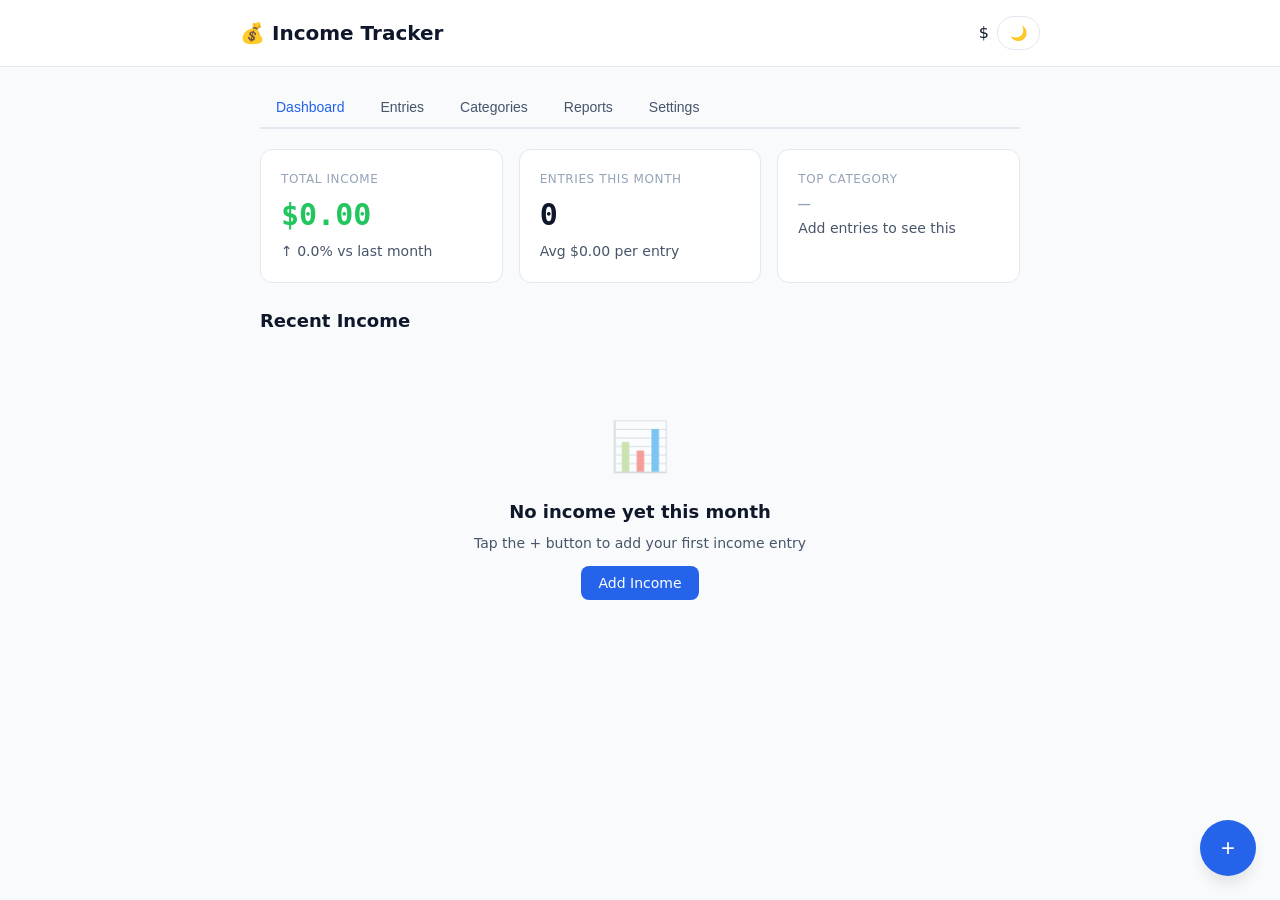
==== commit b0ef75a5: "Phase D: reports tab with SVG donut/trend/bars, pure report module, sr tables, 80pct storage warning" ====
--- a/index.html
+++ b/index.html
@@ -32,6 +32,7 @@
       <button class="tab active" data-tab="dashboard">Dashboard</button>
       <button class="tab" data-tab="entries">Entries</button>
       <button class="tab" data-tab="categories">Categories</button>
+      <button class="tab" data-tab="reports">Reports</button>
       <button class="tab" data-tab="settings">Settings</button>
     </div>
 
@@ -51,14 +52,40 @@
           <option value="">All Categories</option>
         </select>
         <button class="btn btn-secondary btn-sm" id="clearFilters">Clear</button>
+        <button class="btn btn-secondary btn-sm" id="sortToggle" aria-label="Toggle sort order">↓ Newest</button>
       </div>
       <div class="entries-count" id="entriesCount"></div>
       <div class="entry-list" id="entriesList"></div>
+      <div class="show-more-wrap"><button class="btn btn-secondary btn-sm" id="showMore" style="display: none;">Show more</button></div>
     </section>
 
     <!-- CATEGORIES TAB -->
     <section class="tab-section" id="tab-categories">
       <div class="category-grid" id="categoryGrid"></div>
+    </section>
+
+    <!-- REPORTS TAB -->
+    <section class="tab-section" id="tab-reports">
+      <div class="filter-bar">
+        <input type="month" class="input" id="reportMonth" aria-label="Report month" />
+        <select class="select" id="trendRange" style="width: auto;" aria-label="Trend range">
+          <option value="6">Last 6 months</option>
+          <option value="12">Last 12 months</option>
+        </select>
+      </div>
+      <div class="summary-grid" id="reportSummary"></div>
+      <div class="card report-card">
+        <h3>By Category</h3>
+        <div id="reportCategories"></div>
+      </div>
+      <div class="card report-card">
+        <h3>Trend</h3>
+        <div id="reportTrend"></div>
+      </div>
+      <div class="card report-card">
+        <h3>By Source</h3>
+        <div id="reportSources"></div>
+      </div>
     </section>
 
     <!-- SETTINGS TAB -->
@@ -154,6 +181,8 @@
 
   <!-- SERVICE WORKER FOR OFFLINE-FIRST (see sw.js) -->
 
+  <script src="js/report.js" defer></script>
+  <script src="js/charts.js" defer></script>
   <script src="js/app.js" defer></script>
 </body>
 </html>
--- a/css/app.css
+++ b/css/app.css
@@ -667,3 +667,111 @@
       color: var(--text-secondary);
       margin-bottom: var(--space-3);
     }
+
+    /* === SCREEN-READER ONLY (chart data tables, Phase D) === */
+    .sr-only {
+      position: absolute;
+      width: 1px;
+      height: 1px;
+      padding: 0;
+      margin: -1px;
+      overflow: hidden;
+      clip: rect(0, 0, 0, 0);
+      white-space: nowrap;
+      border: 0;
+    }
+
+    /* === REPORTS (Phase D) === */
+    .report-card { margin-bottom: var(--space-4); }
+    .report-card h3 {
+      font-size: var(--text-lg);
+      font-weight: var(--font-semibold);
+      margin-bottom: var(--space-4);
+    }
+    .chart-wrap { display: flex; justify-content: center; }
+    .chart-donut { width: 100%; max-width: 240px; height: auto; }
+    .chart-center-label {
+      font-size: 11px;
+      fill: var(--text-tertiary, #94A3B8);
+      font-family: var(--font-sans);
+    }
+    .chart-center-value {
+      font-size: 15px;
+      font-weight: 700;
+      fill: var(--text-primary);
+      font-family: var(--font-mono);
+    }
+    .chart-legend {
+      display: flex;
+      flex-wrap: wrap;
+      gap: var(--space-2);
+      margin-top: var(--space-4);
+      justify-content: center;
+    }
+    .legend-item {
+      display: inline-flex;
+      align-items: center;
+      gap: var(--space-2);
+      padding: var(--space-1) var(--space-3);
+      font-size: var(--text-xs);
+      font-family: var(--font-sans);
+      color: var(--text-primary);
+      background: var(--bg-tertiary);
+      border: 1px solid var(--border-primary);
+      border-radius: var(--radius-full);
+      cursor: pointer;
+    }
+    .legend-item:hover { border-color: var(--color-primary-500); }
+    .legend-dot { width: 10px; height: 10px; border-radius: 50%; flex-shrink: 0; }
+    .legend-name { font-weight: var(--font-medium); }
+    .legend-val { font-family: var(--font-mono); color: var(--text-secondary); }
+    .chart-line { width: 100%; height: auto; }
+    .chart-path {
+      fill: none;
+      stroke: var(--color-success-500);
+      stroke-width: 2.5;
+      stroke-linejoin: round;
+      stroke-linecap: round;
+    }
+    .chart-area { fill: var(--color-success-100); opacity: 0.6; }
+    .chart-dot { fill: var(--color-success-500); stroke: var(--bg-secondary); stroke-width: 2; }
+    .chart-axis {
+      font-size: 11px;
+      fill: var(--text-tertiary, #94A3B8);
+      font-family: var(--font-sans);
+    }
+    .chart-empty {
+      text-align: center;
+      padding: var(--space-8);
+      color: var(--text-tertiary);
+      font-size: var(--text-sm);
+    }
+    .chart-bars { display: flex; flex-direction: column; gap: var(--space-2); }
+    .bar-row {
+      display: grid;
+      grid-template-columns: minmax(80px, 140px) 1fr auto;
+      gap: var(--space-3);
+      align-items: center;
+      font-size: var(--text-sm);
+    }
+    .bar-name {
+      font-weight: var(--font-medium);
+      overflow: hidden;
+      text-overflow: ellipsis;
+      white-space: nowrap;
+    }
+    .bar-track {
+      height: 12px;
+      background: var(--bg-tertiary);
+      border-radius: var(--radius-full);
+      overflow: hidden;
+    }
+    .bar-fill {
+      display: block;
+      height: 100%;
+      background: var(--color-primary-500);
+      border-radius: var(--radius-full);
+    }
+    .bar-val { font-family: var(--font-mono); color: var(--text-secondary); white-space: nowrap; }
+    .storage-warn { color: var(--color-warning-600, #D97706); font-weight: var(--font-medium); }
+    .show-more-wrap { text-align: center; margin-top: var(--space-4); }
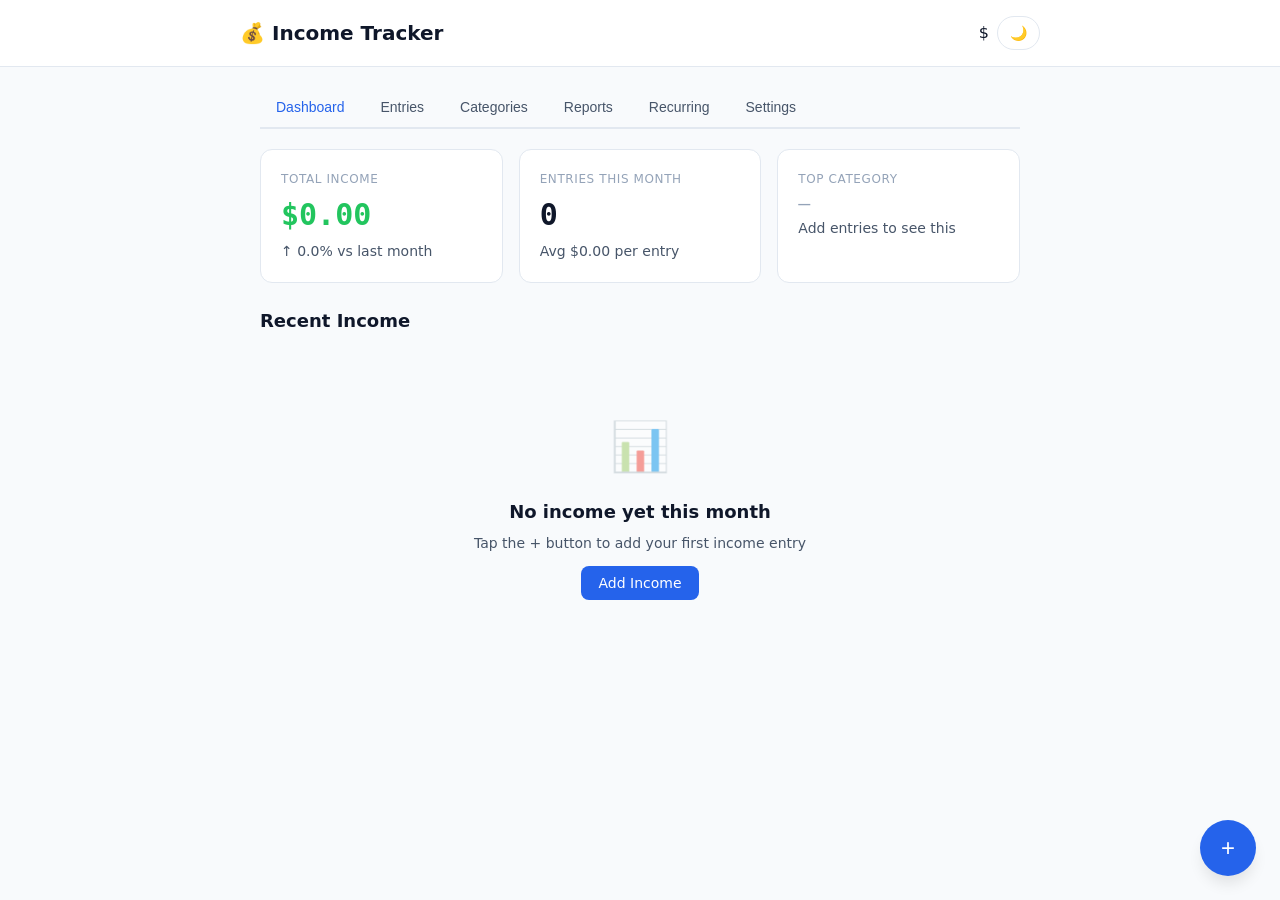
==== commit d2b79042: "Phase F slice 1: recurring income rules with auto-generate on launch, Recurring tab, next-occurrence" ====
--- a/index.html
+++ b/index.html
@@ -9,6 +9,7 @@
   <link rel="stylesheet" href="css/app.css">
 </head>
 <body>
+  <a class="skip-link" href="#main">Skip to content</a>
   <!-- OFFLINE BANNER -->
   <div class="offline-banner" id="offlineBanner">📡 You're offline — all data is stored locally on your device</div>
 
@@ -26,29 +27,31 @@
   </header>
 
   <!-- MAIN BODY -->
-  <main class="app-body">
+  <main class="app-body" id="main">
     <!-- TABS -->
-    <div class="tabs" id="tabs">
-      <button class="tab active" data-tab="dashboard">Dashboard</button>
-      <button class="tab" data-tab="entries">Entries</button>
-      <button class="tab" data-tab="categories">Categories</button>
-      <button class="tab" data-tab="reports">Reports</button>
-      <button class="tab" data-tab="settings">Settings</button>
+    <div class="tabs" id="tabs" role="tablist" aria-label="Primary views">
+      <button class="tab active" data-tab="dashboard" role="tab" aria-selected="true">Dashboard</button>
+      <button class="tab" data-tab="entries" role="tab" aria-selected="false">Entries</button>
+      <button class="tab" data-tab="categories" role="tab" aria-selected="false">Categories</button>
+      <button class="tab" data-tab="reports" role="tab" aria-selected="false">Reports</button>
+      <button class="tab" data-tab="recurring" role="tab" aria-selected="false">Recurring</button>
+      <button class="tab" data-tab="settings" role="tab" aria-selected="false">Settings</button>
     </div>
 
     <!-- DASHBOARD TAB -->
-    <section class="tab-section active" id="tab-dashboard">
+    <section class="tab-section active" id="tab-dashboard" role="tabpanel" aria-label="Dashboard">
       <div class="summary-grid" id="summaryGrid"></div>
       <h2 style="font-size: var(--text-lg); font-weight: var(--font-semibold); margin-bottom: var(--space-3);">Recent Income</h2>
       <div id="dashboardEntries"></div>
     </section>
 
     <!-- ENTRIES TAB -->
-    <section class="tab-section" id="tab-entries">
+    <section class="tab-section" id="tab-entries" role="tabpanel" aria-label="Entries">
       <div class="filter-bar">
-        <input type="date" class="input" id="filterDateFrom" />
-        <input type="date" class="input" id="filterDateTo" />
-        <select class="select" id="filterCategory" style="width: auto;">
+        <input type="search" class="input" id="filterSearch" placeholder="Search source or notes" aria-label="Search entries" />
+        <input type="date" class="input" id="filterDateFrom" aria-label="From date" />
+        <input type="date" class="input" id="filterDateTo" aria-label="To date" />
+        <select class="select" id="filterCategory" style="width: auto;" aria-label="Filter by category">
           <option value="">All Categories</option>
         </select>
         <button class="btn btn-secondary btn-sm" id="clearFilters">Clear</button>
@@ -60,12 +63,12 @@
     </section>
 
     <!-- CATEGORIES TAB -->
-    <section class="tab-section" id="tab-categories">
+    <section class="tab-section" id="tab-categories" role="tabpanel" aria-label="Categories">
       <div class="category-grid" id="categoryGrid"></div>
     </section>
 
     <!-- REPORTS TAB -->
-    <section class="tab-section" id="tab-reports">
+    <section class="tab-section" id="tab-reports" role="tabpanel" aria-label="Reports">
       <div class="filter-bar">
         <input type="month" class="input" id="reportMonth" aria-label="Report month" />
         <select class="select" id="trendRange" style="width: auto;" aria-label="Trend range">
@@ -88,8 +91,44 @@
       </div>
     </section>
 
+    <!-- RECURRING TAB -->
+    <section class="tab-section" id="tab-recurring" role="tabpanel" aria-label="Recurring">
+      <div class="card" style="margin-bottom: var(--space-4);">
+        <h3 style="font-size: var(--text-lg); font-weight: var(--font-semibold); margin-bottom: var(--space-4);">New recurring rule</h3>
+        <div class="form-group">
+          <label class="form-label" for="ruleAmount">Amount</label>
+          <input type="number" class="input" id="ruleAmount" placeholder="0.00" step="0.01" min="0" />
+        </div>
+        <div class="form-group">
+          <label class="form-label" for="ruleSource">Source</label>
+          <input type="text" class="input" id="ruleSource" placeholder="e.g., Salary, Patreon" />
+        </div>
+        <div class="form-group">
+          <label class="form-label" for="ruleCategory">Category</label>
+          <select class="select" id="ruleCategory"></select>
+        </div>
+        <div class="form-group">
+          <label class="form-label" for="ruleFrequency">Frequency</label>
+          <select class="select" id="ruleFrequency">
+            <option value="monthly">Monthly</option>
+            <option value="weekly">Weekly</option>
+            <option value="biweekly">Every 2 weeks</option>
+            <option value="daily">Daily</option>
+            <option value="yearly">Yearly</option>
+          </select>
+        </div>
+        <div class="form-group">
+          <label class="form-label" for="ruleStart">Starts</label>
+          <input type="date" class="input" id="ruleStart" />
+        </div>
+        <button class="btn btn-primary" id="ruleAdd">Add rule</button>
+      </div>
+      <h2 style="font-size: var(--text-lg); font-weight: var(--font-semibold); margin-bottom: var(--space-3);">Active rules</h2>
+      <div class="entry-list" id="rulesList"></div>
+    </section>
+
     <!-- SETTINGS TAB -->
-    <section class="tab-section" id="tab-settings">
+    <section class="tab-section" id="tab-settings" role="tabpanel" aria-label="Settings">
       <div class="card" style="margin-bottom: var(--space-4);">
         <h3 style="font-size: var(--text-lg); font-weight: var(--font-semibold); margin-bottom: var(--space-4);">Currency</h3>
         <div id="settingsCurrencies" style="display: flex; flex-wrap: wrap; gap: var(--space-2);"></div>
@@ -104,6 +143,35 @@
         </div>
       </div>
       <div class="card" style="margin-bottom: var(--space-4);">
+        <h3 style="font-size: var(--text-lg); font-weight: var(--font-semibold); margin-bottom: var(--space-4);">Locale &amp; fiscal year</h3>
+        <div class="form-group">
+          <label class="form-label" for="dateFormat">Date format</label>
+          <select class="select" id="dateFormat">
+            <option value="mdy">Jan 15, 2026</option>
+            <option value="dmy">15 Jan 2026</option>
+            <option value="ymd">2026-01-15</option>
+            <option value="locale">Browser locale</option>
+          </select>
+        </div>
+        <div class="form-group" style="margin-bottom: 0;">
+          <label class="form-label" for="fiscalYearStart">Fiscal year starts</label>
+          <select class="select" id="fiscalYearStart">
+            <option value="01-01">January</option>
+            <option value="02-01">February</option>
+            <option value="03-01">March</option>
+            <option value="04-01">April</option>
+            <option value="05-01">May</option>
+            <option value="06-01">June</option>
+            <option value="07-01">July</option>
+            <option value="08-01">August</option>
+            <option value="09-01">September</option>
+            <option value="10-01">October</option>
+            <option value="11-01">November</option>
+            <option value="12-01">December</option>
+          </select>
+        </div>
+      </div>
+      <div class="card" style="margin-bottom: var(--space-4);">
         <h3 style="font-size: var(--text-lg); font-weight: var(--font-semibold); margin-bottom: var(--space-4);">Data</h3>
         <div style="display: flex; gap: var(--space-2); flex-wrap: wrap;">
           <button class="btn btn-secondary btn-sm" id="exportJson">📄 Export JSON</button>
@@ -123,7 +191,7 @@
 
   <!-- ADD/EDIT MODAL -->
   <div class="modal-overlay" id="entryModal">
-    <div class="modal">
+    <div class="modal" role="dialog" aria-modal="true" aria-labelledby="modalTitle">
       <div class="modal-header">
         <h2 class="modal-title" id="modalTitle">Add Income</h2>
         <button class="modal-close" id="modalClose">✕</button>
@@ -160,7 +228,7 @@
 
   <!-- CONFIRM DIALOG -->
   <div class="confirm-overlay" id="confirmDialog">
-    <div class="confirm-box">
+    <div class="confirm-box" role="alertdialog" aria-modal="true" aria-labelledby="confirmTitle" aria-describedby="confirmMessage">
       <div class="confirm-title" id="confirmTitle">Delete Entry?</div>
       <div class="confirm-message" id="confirmMessage">This action cannot be undone.</div>
       <div class="confirm-actions">
@@ -174,7 +242,7 @@
   <button class="btn-fab" id="fabAdd" aria-label="Add income">+</button>
 
   <!-- TOAST -->
-  <div class="toast" id="toast"></div>
+  <div class="toast" id="toast" role="status" aria-live="polite"></div>
 
   <!-- IMPORT HIDDEN -->
   <input type="file" id="hiddenImport" accept=".json,.csv" style="display:none;" />
@@ -183,6 +251,7 @@
 
   <script src="js/report.js" defer></script>
   <script src="js/charts.js" defer></script>
+  <script src="js/recurring.js" defer></script>
   <script src="js/app.js" defer></script>
 </body>
 </html>
--- a/css/app.css
+++ b/css/app.css
@@ -668,8 +668,24 @@
       margin-bottom: var(--space-3);
     }
 
-    /* === SCREEN-READER ONLY (chart data tables, Phase D) === */
-    .sr-only {
+    /* === SKIP LINK (keyboard users, Phase E) === */
+    .skip-link {
+      position: absolute;
+      left: var(--space-4);
+      top: -48px;
+      z-index: 300;
+      padding: var(--space-2) var(--space-4);
+      background: var(--color-primary-600);
+      color: #FFFFFF;
+      font-size: var(--text-sm);
+      font-weight: var(--font-medium);
+      border-radius: var(--radius-md);
+      text-decoration: none;
+      transition: top 150ms ease;
+    }
+    .skip-link:focus { top: var(--space-2); }
+
+    /* === SCREEN-READER ONLY (chart data tables, Phase D) === */    .sr-only {
       position: absolute;
       width: 1px;
       height: 1px;
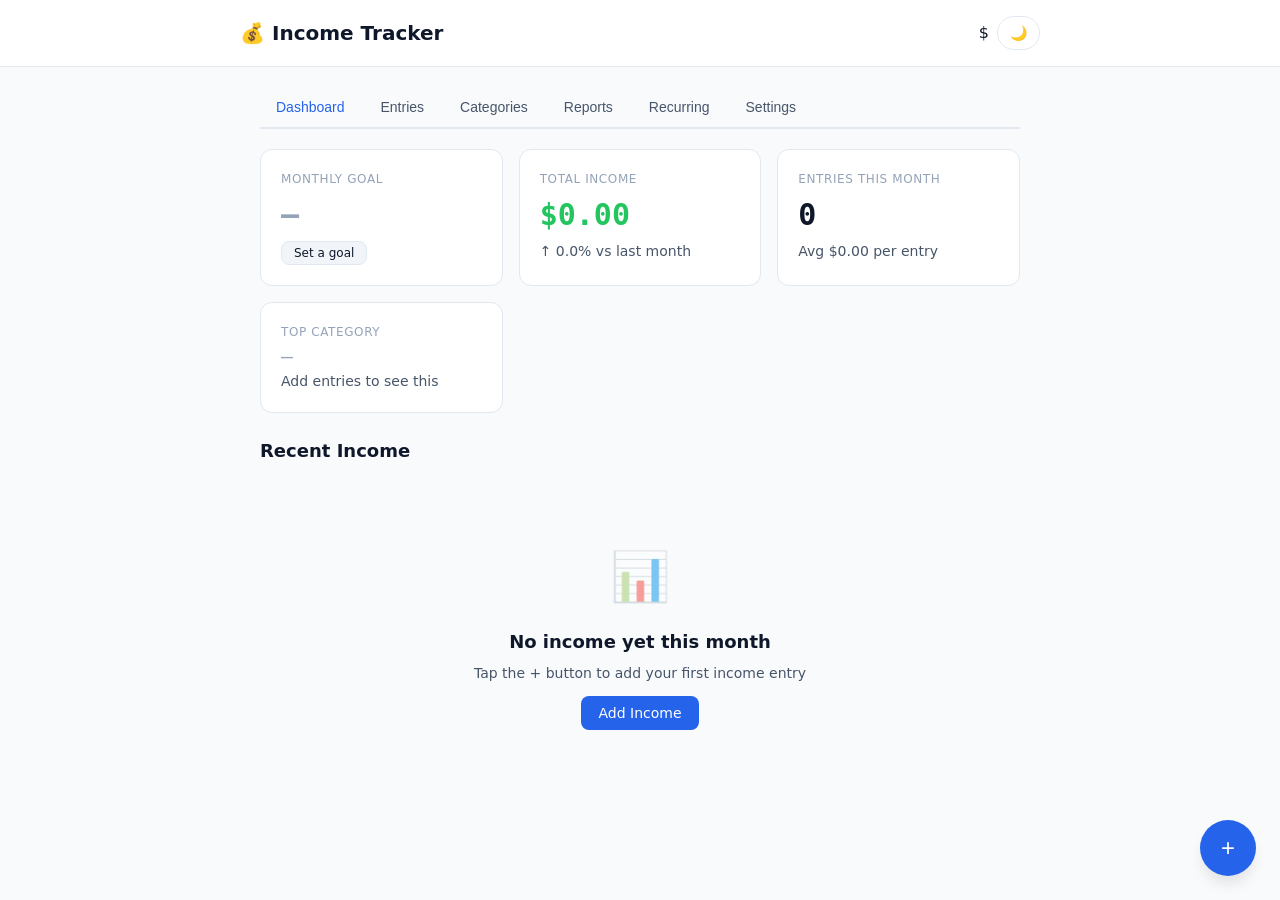
==== commit c06ca24b: "Phase F slice 2: monthly + per-category income goals with dashboard progress card and category bars" ====
--- a/index.html
+++ b/index.html
@@ -5,6 +5,7 @@
   <meta name="viewport" content="width=device-width, initial-scale=1.0">
   <meta name="theme-color" content="#3B82F6">
   <title>Income Tracker</title>
+  <link rel="icon" href="data:image/svg+xml,%3Csvg xmlns='http://www.w3.org/2000/svg' viewBox='0 0 100 100'%3E%3Ctext y='.9em' font-size='90'%3E%F0%9F%92%B0%3C/text%3E%3C/svg%3E">
   <link rel="stylesheet" href="css/tokens.css">
   <link rel="stylesheet" href="css/app.css">
 </head>
@@ -172,12 +173,19 @@
         </div>
       </div>
       <div class="card" style="margin-bottom: var(--space-4);">
+        <h3 style="font-size: var(--text-lg); font-weight: var(--font-semibold); margin-bottom: var(--space-4);">Goals</h3>
+        <div class="form-group">
+          <label class="form-label" for="goalMonthly">Monthly income target (leave empty for none)</label>
+          <input type="number" class="input" id="goalMonthly" placeholder="e.g., 5000" step="0.01" min="0" />
+        </div>
+        <div id="goalCategories"></div>
+      </div>
+      <div class="card" style="margin-bottom: var(--space-4);">
         <h3 style="font-size: var(--text-lg); font-weight: var(--font-semibold); margin-bottom: var(--space-4);">Data</h3>
         <div style="display: flex; gap: var(--space-2); flex-wrap: wrap;">
           <button class="btn btn-secondary btn-sm" id="exportJson">📄 Export JSON</button>
           <button class="btn btn-secondary btn-sm" id="exportCsv">📊 Export CSV</button>
           <button class="btn btn-secondary btn-sm" id="importData">📥 Import</button>
-          <input type="file" id="importFile" accept=".json,.csv" style="display: none;" />
         </div>
         <p style="font-size: var(--text-xs); color: var(--text-tertiary); margin-top: var(--space-3);" id="storageInfo"></p>
       </div>
--- a/css/app.css
+++ b/css/app.css
@@ -789,5 +789,22 @@
       border-radius: var(--radius-full);
     }
     .bar-val { font-family: var(--font-mono); color: var(--text-secondary); white-space: nowrap; }
+
+    /* === GOAL PROGRESS (Phase F slice 2) === */
+    .progress-track {
+      height: 8px;
+      background: var(--bg-tertiary);
+      border-radius: var(--radius-full);
+      overflow: hidden;
+      margin-top: var(--space-2);
+    }
+    .progress-fill {
+      display: block;
+      height: 100%;
+      background: var(--color-primary-500);
+      border-radius: var(--radius-full);
+      transition: width 300ms ease;
+    }
+    .progress-fill.reached { background: var(--color-success-500); }
     .storage-warn { color: var(--color-warning-600, #D97706); font-weight: var(--font-medium); }
     .show-more-wrap { text-align: center; margin-top: var(--space-4); }
